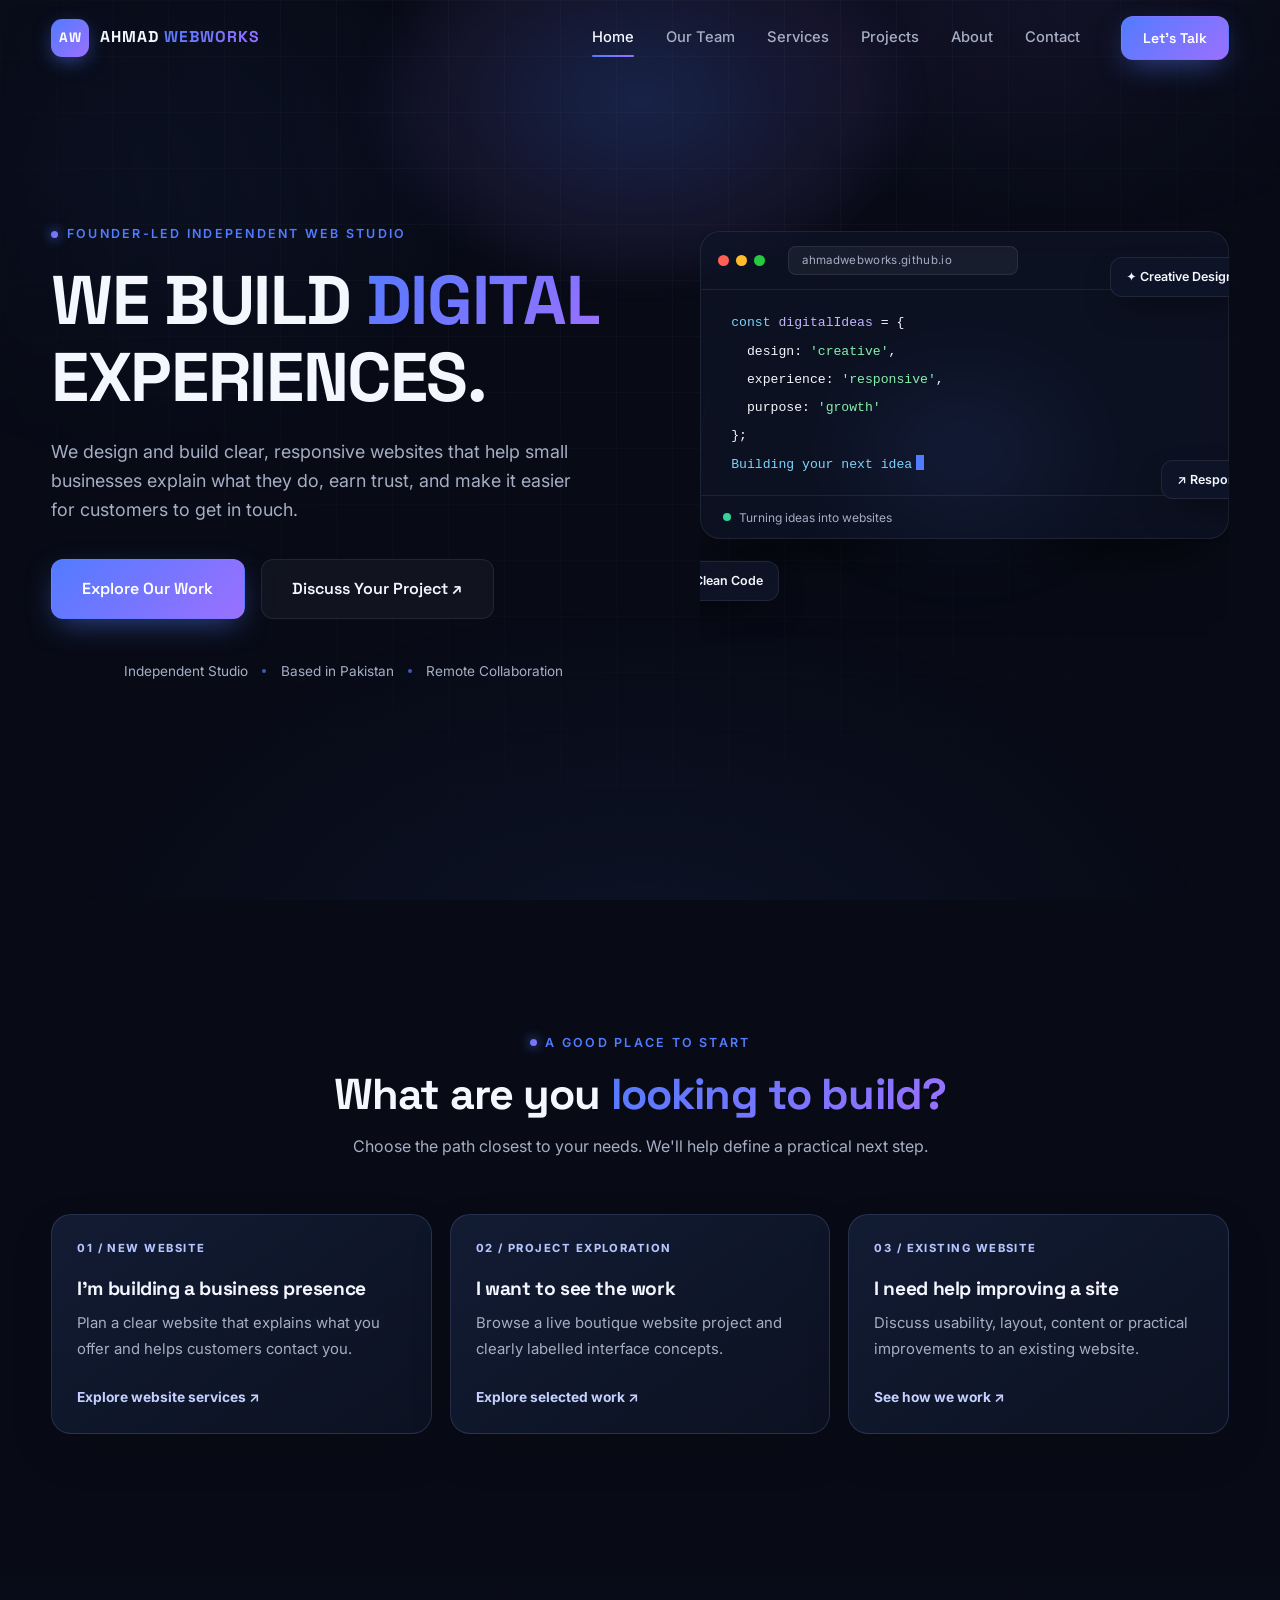
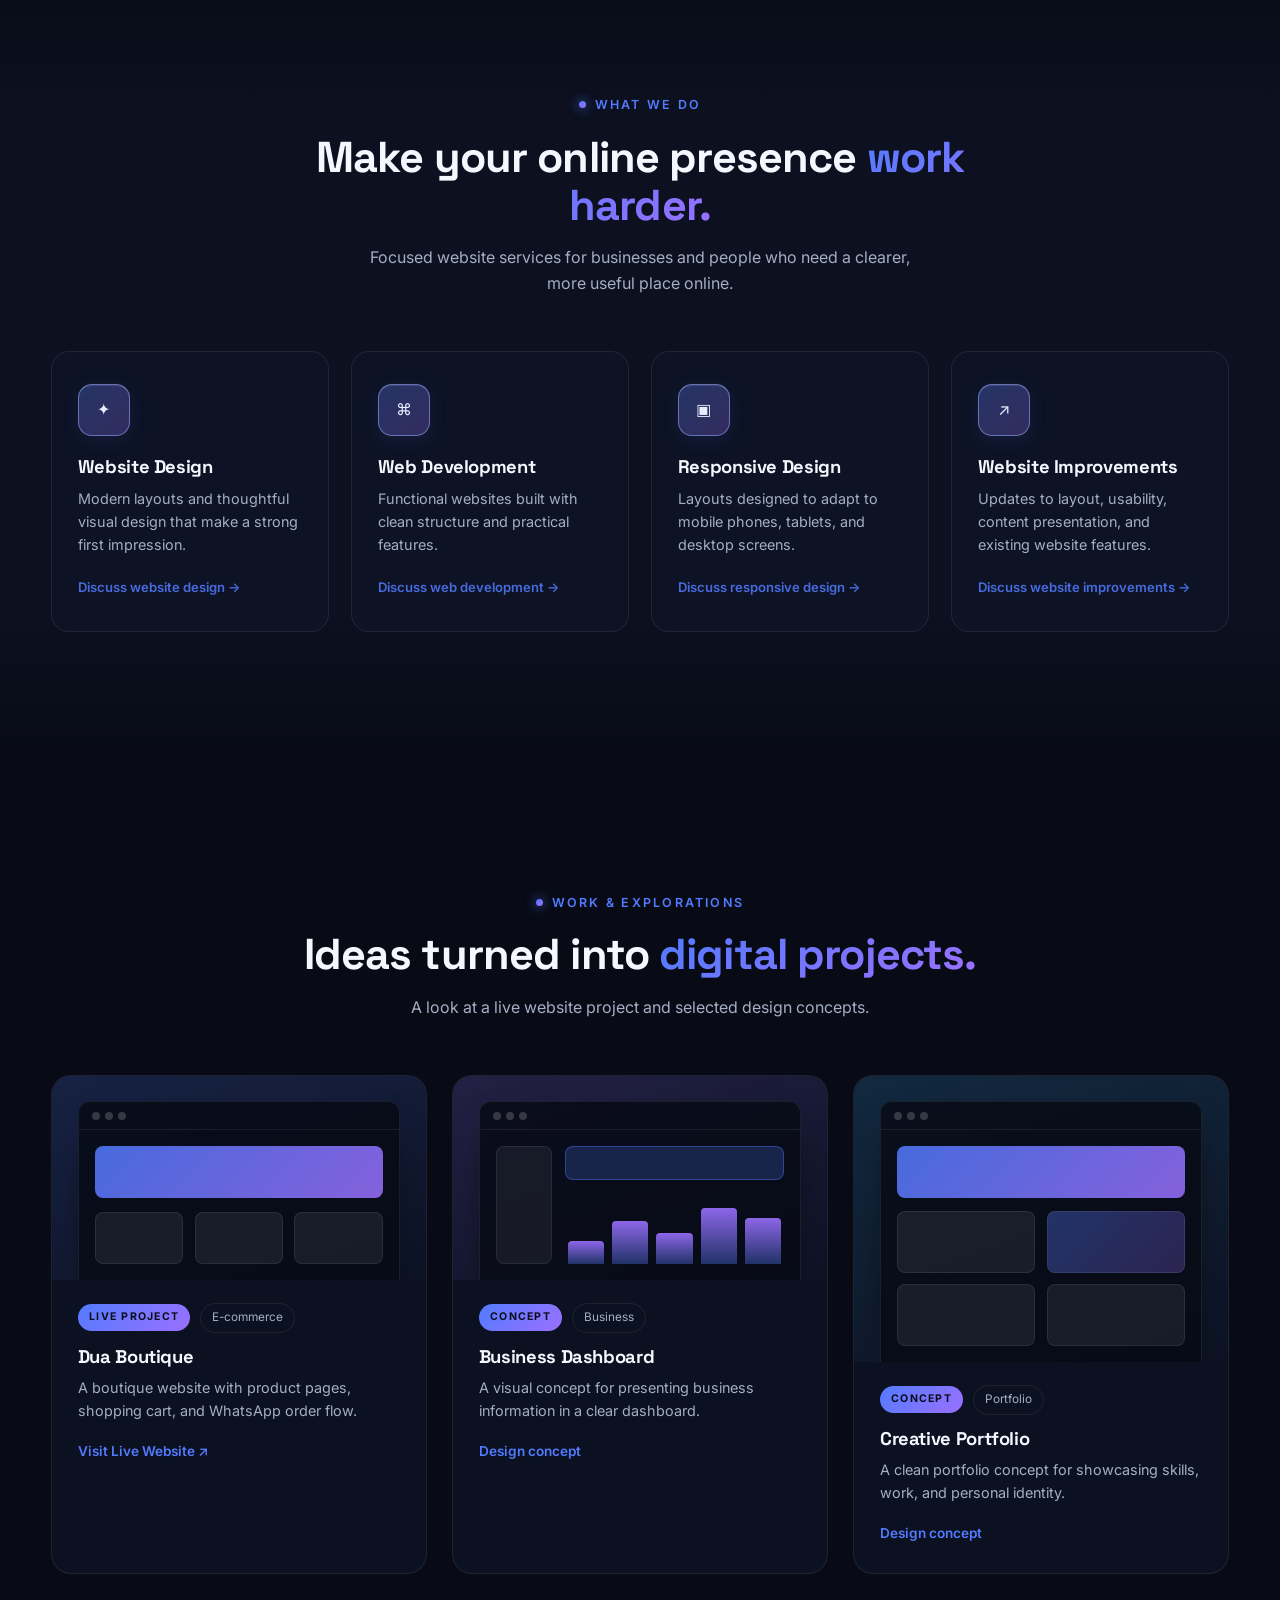
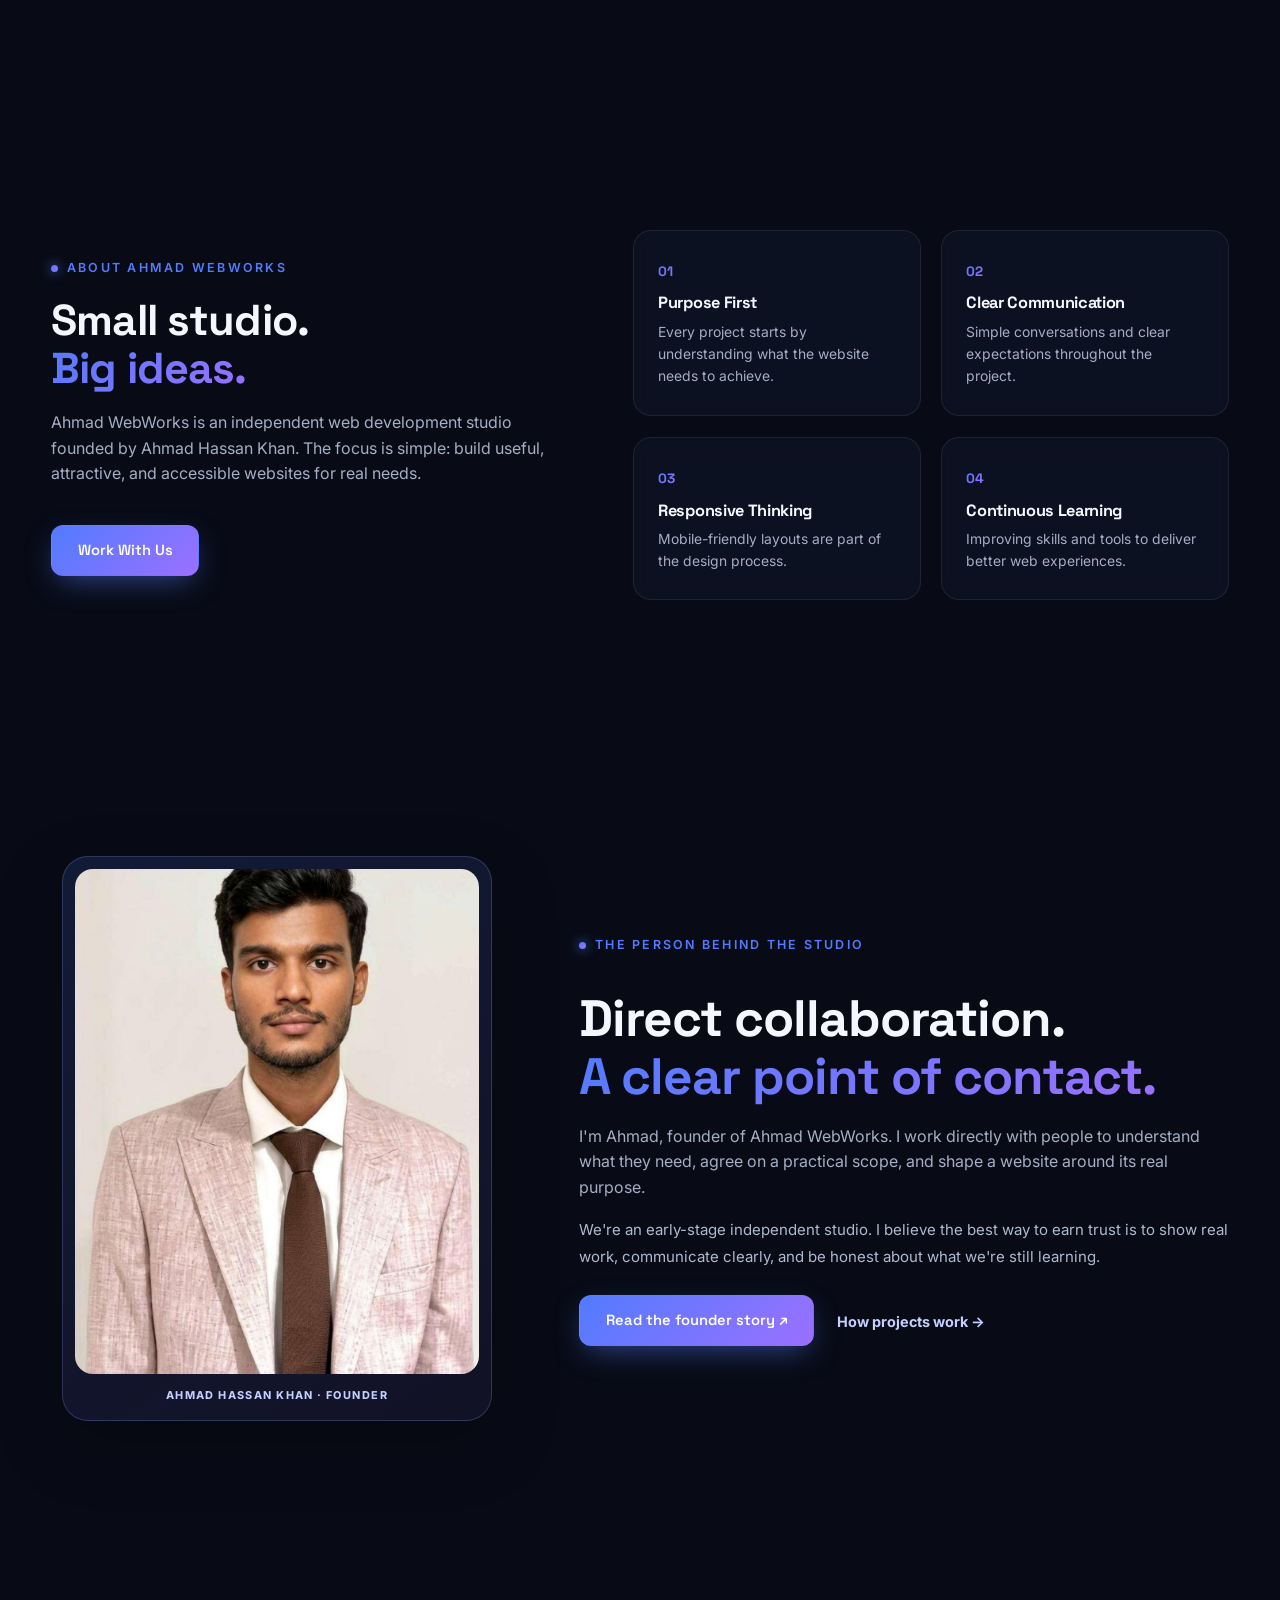
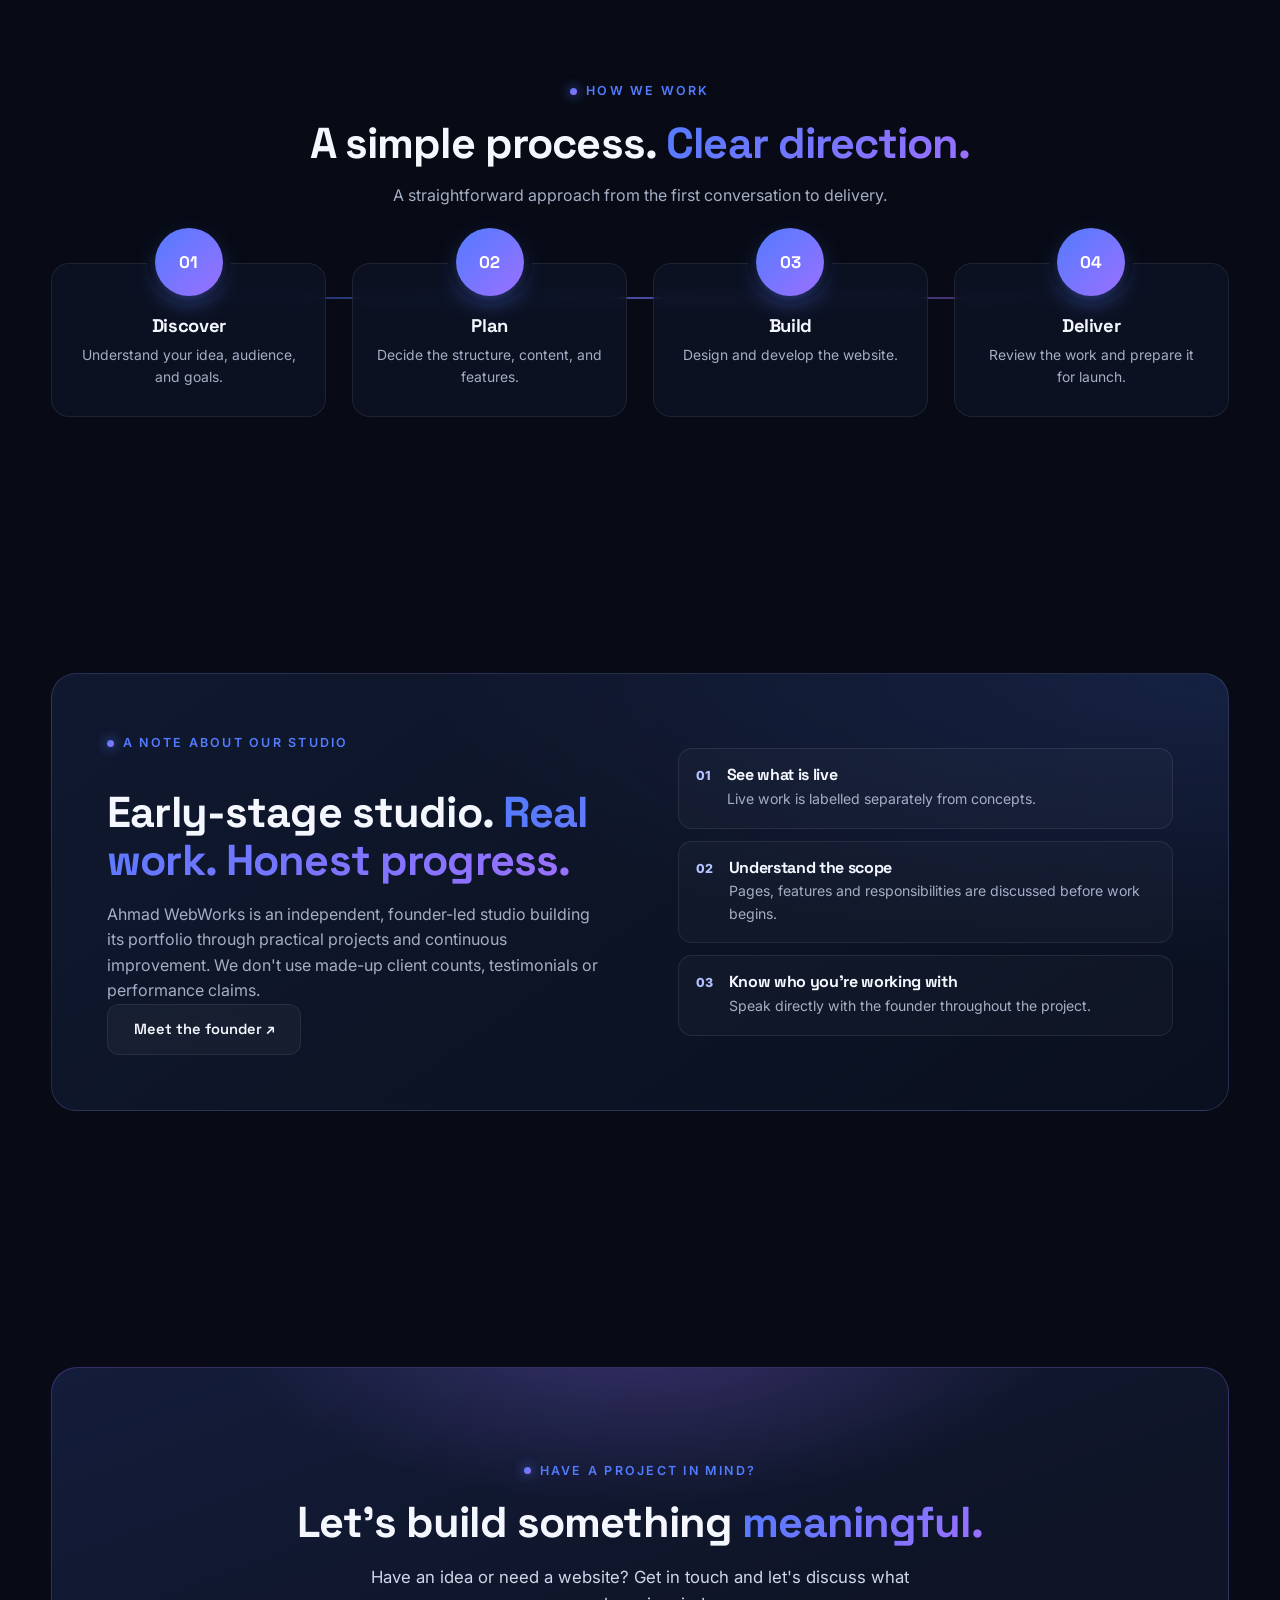
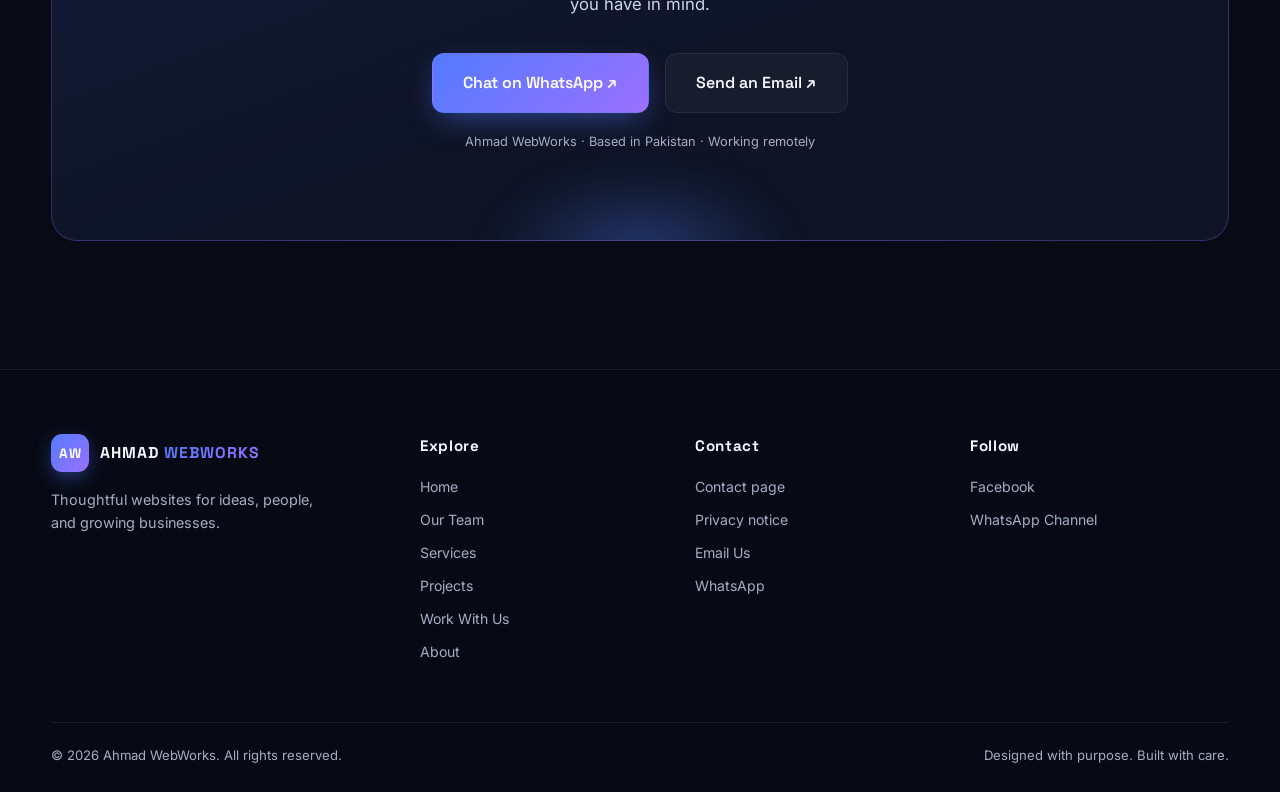
==== index.html @ a2fde866 "Polish homepage badge spacing and label demo team profile" ====
<!DOCTYPE html>
<html lang="en">
<head>
  <meta name="google-site-verification" content="y3vQdlrOYNdonjuIZCMfqX0zzfKULu-qgXwCxaJqHw0" />
  <meta charset="UTF-8">
  <meta name="viewport" content="width=device-width, initial-scale=1.0">
  <meta name="theme-color" content="#080B16">

  <title>Ahmad WebWorks | Websites That Work for Your Business</title>
  <meta name="description" content="Ahmad WebWorks is an independent web studio in Pakistan creating thoughtful, responsive websites for small businesses and individuals.">
  <link rel="canonical" href="https://ahmadwebworks.github.io/ahmad-webworks/">
  <meta name="author" content="Ahmad Hassan Khan">

  <meta property="og:title" content="Ahmad WebWorks">
  <meta property="og:description" content="Thoughtful, responsive websites for small businesses and individuals. Founder-led web design and development from Pakistan.">
  <meta property="og:type" content="website">
  <meta property="og:image" content="https://ahmadwebworks.github.io/ahmad-webworks/images/founder-formal.jpg">
  <meta name="twitter:card" content="summary_large_image">
  <meta name="twitter:image" content="https://ahmadwebworks.github.io/ahmad-webworks/images/founder-formal.jpg">

  <link rel="preconnect" href="https://fonts.googleapis.com">
  <link rel="preconnect" href="https://fonts.gstatic.com" crossorigin>
  <link href="https://fonts.googleapis.com/css2?family=Inter:wght@400;500;600;700&family=Space+Grotesk:wght@400;500;600;700&display=swap" rel="stylesheet">

  <link rel="stylesheet" href="css/style.css?v=20261125-polish1">
  <script src="js/main.js" defer></script>
  <link rel="icon" href="favicon.svg" type="image/svg+xml">
  <meta property="og:site_name" content="Ahmad WebWorks">
  <meta property="og:url" content="https://ahmadwebworks.github.io/ahmad-webworks/">
  <meta name="twitter:card" content="summary">
  <meta name="twitter:title" content="Ahmad WebWorks | Websites That Work for Your Business">
  <meta name="twitter:description" content="Ahmad WebWorks is an independent web studio in Pakistan creating thoughtful, responsive websites for small businesses and individuals.">
</head>
  
<body class="home-page">

  <header class="site-header">
  <nav class="nav container" aria-label="Main navigation">
    <a href="index.html" class="brand" aria-label="Ahmad WebWorks home">
      <span class="brand-mark">AW</span><span class="brand-word">AHMAD <em>WEBWORKS</em></span>
    </a>
    <button class="nav-toggle" type="button" aria-label="Open navigation" aria-controls="primary-navigation" aria-expanded="false">
      <span></span><span></span><span></span>
    </button>
    <div class="nav-backdrop"></div>
    <div class="nav-links" id="primary-navigation">
      <button class="nav-close" type="button" aria-label="Close navigation">×</button>
      <a class="nav-link active" href="index.html">Home</a>
      <a class="nav-link" href="team.html">Our Team</a>
      <a class="nav-link" href="services.html">Services</a>
      <a class="nav-link" href="portfolio.html">Projects</a>
      <a class="nav-link" href="about.html">About</a>
      <a class="nav-link" href="contact.html">Contact</a>
      <a class="btn btn-primary nav-cta" href="contact.html">Let's Talk</a>
    </div>
  </nav>
</header>

  <main>
    <!-- HERO -->
    <section class="hero section" id="home">
      <div class="hero-bg"></div>

      <div class="container hero-grid">
        <div class="hero-content reveal">
          <span class="eyebrow"><span class="eyebrow-dot"></span> FOUNDER-LED INDEPENDENT WEB STUDIO</span>

          <h1>WE BUILD <span class="grad-text">DIGITAL</span> EXPERIENCES.</h1>

          <p class="hero-sub">
            We design and build clear, responsive websites that help small businesses
            explain what they do, earn trust, and make it easier for customers to get in touch.
          </p>

          <div class="hero-actions">
            <a href="#projects" class="btn btn-primary btn-lg">Explore Our Work</a>
            <a href="https://wa.me/923704513823" class="btn btn-ghost btn-lg" target="_blank" rel="noopener noreferrer">Discuss Your Project ↗</a>
          </div>

          <div class="hero-tags">
            <span>Independent Studio</span><i></i>
            <span>Based in Pakistan</span><i></i>
            <span>Remote Collaboration</span>
          </div>
        </div>

        <div class="hero-visual reveal">
          <div class="hv-glow"></div>
          <div class="hv-orbit"></div>

          <div class="browser-card">
            <div class="browser-bar">
              <span class="b-dot r"></span>
              <span class="b-dot y"></span>
              <span class="b-dot g"></span>
              <div class="b-url">ahmadwebworks.github.io</div>
            </div>

            <div class="code-area">
              <div class="code-line" style="--w:85%"><span class="tk p">const</span> <span class="tk a">digitalIdeas</span> = {</div>
              <div class="code-line" style="--w:75%"> &nbsp;design: <span class="tk s">'creative'</span>,</div>
              <div class="code-line" style="--w:90%"> &nbsp;experience: <span class="tk s">'responsive'</span>,</div>
              <div class="code-line" style="--w:78%"> &nbsp;purpose: <span class="tk s">'growth'</span></div>
              <div class="code-line" style="--w:30%">};</div>
              <div class="cursor-line">Building your next idea<span class="caret"></span></div>
            </div>

            <div class="browser-status">
              <span class="pulse-dot"></span>
              Turning ideas into websites
            </div>
          </div>

          <div class="float-chip chip-a float-slow">✦ Creative Design</div>
          <div class="float-chip chip-b float-slow2">⌘ Clean Code</div>
          <div class="float-chip chip-c float-med">↗ Responsive</div>
        </div>
      </div>
    </section>

    <section class="section path-section"><div class="container">
      <div class="section-head reveal"><span class="eyebrow center"><span class="eyebrow-dot"></span> A GOOD PLACE TO START</span><h2>What are you <span class="grad-text">looking to build?</span></h2><p class="section-sub">Choose the path closest to your needs. We'll help define a practical next step.</p></div>
      <div class="path-grid">
        <a class="path-card reveal" href="services.html"><span class="path-index">01 / NEW WEBSITE</span><h3>I'm building a business presence</h3><p>Plan a clear website that explains what you offer and helps customers contact you.</p><span class="path-link">Explore website services ↗</span></a>
        <a class="path-card reveal d1" href="portfolio.html"><span class="path-index">02 / PROJECT EXPLORATION</span><h3>I want to see the work</h3><p>Browse a live boutique website project and clearly labelled interface concepts.</p><span class="path-link">Explore selected work ↗</span></a>
        <a class="path-card reveal d2" href="work-with-us.html"><span class="path-index">03 / EXISTING WEBSITE</span><h3>I need help improving a site</h3><p>Discuss usability, layout, content or practical improvements to an existing website.</p><span class="path-link">See how we work ↗</span></a>
      </div>
    </div></section>

    <!-- SERVICES -->
    <section class="section services" id="services">
      <div class="container">
        <div class="section-head reveal">
          <span class="eyebrow center"><span class="eyebrow-dot"></span> WHAT WE DO</span>
          <h2>Make your online presence <span class="grad-text">work harder.</span></h2>
          <p class="section-sub">Focused website services for businesses and people who need a clearer, more useful place online.</p>
        </div>

        <div class="services-grid">
          <article class="service-card reveal">
            <div class="sc-icon">✦</div>
            <h3>Website Design</h3>
            <p>Modern layouts and thoughtful visual design that make a strong first impression.</p>
            <a class="sc-link" href="https://wa.me/923704513823?text=Hi%20Ahmad%20WebWorks%2C%20I%27m%20interested%20in%20website%20design.%20Can%20we%20discuss%20my%20project%3F">Discuss website design →</a>
          </article>

          <article class="service-card reveal d1">
            <div class="sc-icon">⌘</div>
            <h3>Web Development</h3>
            <p>Functional websites built with clean structure and practical features.</p>
            <a class="sc-link" href="https://wa.me/923704513823?text=Hi%20Ahmad%20WebWorks%2C%20I%27m%20looking%20for%20web%20development%20help.%20Can%20we%20discuss%20my%20requirements%3F">Discuss web development →</a>
          </article>

          <article class="service-card reveal d2">
            <div class="sc-icon">▣</div>
            <h3>Responsive Design</h3>
            <p>Layouts designed to adapt to mobile phones, tablets, and desktop screens.</p>
            <a class="sc-link" href="https://wa.me/923704513823?text=Hi%20Ahmad%20WebWorks%2C%20I%20need%20a%20mobile-friendly%20responsive%20website.%20Can%20we%20discuss%3F">Discuss responsive design →</a>
          </article>

          <article class="service-card reveal d3">
            <div class="sc-icon">↗</div>
            <h3>Website Improvements</h3>
            <p>Updates to layout, usability, content presentation, and existing website features.</p>
            <a class="sc-link" href="https://wa.me/923704513823?text=Hi%20Ahmad%20WebWorks%2C%20I%20need%20some%20improvements%20to%20my%20existing%20website.%20Can%20you%20take%20a%20look%3F">Discuss website improvements →</a>
          </article>
        </div>
      </div>
    </section>

    <!-- PROJECTS -->
    <section class="section" id="projects">
      <div class="container">
        <div class="section-head reveal">
          <span class="eyebrow center"><span class="eyebrow-dot"></span> WORK & EXPLORATIONS</span>
          <h2>Ideas turned into <span class="grad-text">digital projects.</span></h2>
          <p class="section-sub">A look at a live website project and selected design concepts.</p>
        </div>

        <div class="projects-grid">

          <article class="project-card reveal">
            <div class="pc-visual viz-commerce">
              <div class="mock-window">
                <div class="mock-bar"><span></span><span></span><span></span></div>
                <div class="mock-body">
                  <div class="shop-hero"></div>
                  <div class="shop-row"><div class="prod"></div><div class="prod"></div><div class="prod"></div></div>
                </div>
              </div>
            </div>
            <div class="pc-body">
              <div class="pc-top">
                <span class="pc-badge">LIVE PROJECT</span>
                <span class="pc-tag">E-commerce</span>
              </div>
              <h3>Dua Boutique</h3>
              <p>A boutique website with product pages, shopping cart, and WhatsApp order flow.</p>
              <a class="pc-link" href="https://ahmadwebworks.github.io/dua-boutique/" target="_blank" rel="noopener noreferrer">Visit Live Website ↗</a>
            </div>
          </article>

          <article class="project-card reveal d1">
            <div class="pc-visual viz-business">
              <div class="mock-window">
                <div class="mock-bar"><span></span><span></span><span></span></div>
                <div class="mock-body">
                  <div class="dash-side"></div>
                  <div class="dash-main"><div class="dash-stat"></div><div class="dash-chart"><i style="--h:35%"></i><i style="--h:65%"></i><i style="--h:48%"></i><i style="--h:85%"></i><i style="--h:70%"></i></div></div>
                </div>
              </div>
            </div>
            <div class="pc-body">
              <div class="pc-top"><span class="pc-badge">CONCEPT</span><span class="pc-tag">Business</span></div>
              <h3>Business Dashboard</h3>
              <p>A visual concept for presenting business information in a clear dashboard.</p>
              <span class="pc-link">Design concept</span>
            </div>
          </article>

          <article class="project-card reveal d2">
            <div class="pc-visual viz-portfolio">
              <div class="mock-window">
                <div class="mock-bar"><span></span><span></span><span></span></div>
                <div class="mock-body">
                  <div class="shop-hero"></div>
                  <div class="folio-grid"><div></div><div></div><div></div><div></div></div>
                </div>
              </div>
            </div>
            <div class="pc-body">
              <div class="pc-top"><span class="pc-badge">CONCEPT</span><span class="pc-tag">Portfolio</span></div>
              <h3>Creative Portfolio</h3>
              <p>A clean portfolio concept for showcasing skills, work, and personal identity.</p>
              <span class="pc-link">Design concept</span>
            </div>
          </article>

        </div>
      </div>
    </section>

    <!-- ABOUT -->
    <section class="section" id="about">
      <div class="container why-grid">
        <div class="why-copy reveal">
          <span class="eyebrow"><span class="eyebrow-dot"></span> ABOUT AHMAD WEBWORKS</span>
          <h2>Small studio.<br><span class="grad-text">Big ideas.</span></h2>
          <p class="section-sub">
            Ahmad WebWorks is an independent web development studio founded
            by Ahmad Hassan Khan. The focus is simple: build useful,
            attractive, and accessible websites for real needs.
          </p>
          <a href="#contact" class="btn btn-primary">Work With Us</a>
        </div>

        <div class="why-cards">
          <article class="why-card reveal">
            <span class="wc-num">01</span>
            <h3>Purpose First</h3>
            <p>Every project starts by understanding what the website needs to achieve.</p>
          </article>
          <article class="why-card reveal d1">
            <span class="wc-num">02</span>
            <h3>Clear Communication</h3>
            <p>Simple conversations and clear expectations throughout the project.</p>
          </article>
          <article class="why-card reveal d2">
            <span class="wc-num">03</span>
            <h3>Responsive Thinking</h3>
            <p>Mobile-friendly layouts are part of the design process.</p>
          </article>
          <article class="why-card reveal d3">
            <span class="wc-num">04</span>
            <h3>Continuous Learning</h3>
            <p>Improving skills and tools to deliver better web experiences.</p>
          </article>
        </div>
      </div>
    </section>

    <!-- FOUNDER FEATURE -->
    <section class="section founder-feature" aria-labelledby="founder-feature-title">
      <div class="container founder-feature-grid">
        <div class="founder-feature-portrait reveal">
          <img src="images/founder-formal.jpg" alt="Ahmad Hassan Khan, founder of Ahmad WebWorks" loading="lazy" decoding="async">
          <span class="founder-photo-caption">AHMAD HASSAN KHAN · FOUNDER</span>
        </div>
        <div class="founder-feature-copy reveal d1">
          <span class="eyebrow"><span class="eyebrow-dot"></span> THE PERSON BEHIND THE STUDIO</span>
          <h2 id="founder-feature-title">Direct collaboration.<br><span class="grad-text">A clear point of contact.</span></h2>
          <p class="section-sub">I'm Ahmad, founder of Ahmad WebWorks. I work directly with people to understand what they need, agree on a practical scope, and shape a website around its real purpose.</p>
          <p class="founder-honesty">We're an early-stage independent studio. I believe the best way to earn trust is to show real work, communicate clearly, and be honest about what we're still learning.</p>
          <div class="founder-feature-actions">
            <a class="btn btn-primary" href="about.html">Read the founder story ↗</a>
            <a class="text-link" href="work-with-us.html">How projects work <span aria-hidden="true">→</span></a>
          </div>
        </div>
      </div>
    </section>

    <!-- PROCESS -->
    <section class="section">
      <div class="container">
        <div class="section-head reveal">
          <span class="eyebrow center"><span class="eyebrow-dot"></span> HOW WE WORK</span>
          <h2>A simple process. <span class="grad-text">Clear direction.</span></h2>
          <p class="section-sub">A straightforward approach from the first conversation to delivery.</p>
        </div>

        <ol class="process-track">
          <li class="step reveal"><span class="step-num">01</span><h3>Discover</h3><p>Understand your idea, audience, and goals.</p></li>
          <li class="step reveal d1"><span class="step-num">02</span><h3>Plan</h3><p>Decide the structure, content, and features.</p></li>
          <li class="step reveal d2"><span class="step-num">03</span><h3>Build</h3><p>Design and develop the website.</p></li>
          <li class="step reveal d3"><span class="step-num">04</span><h3>Deliver</h3><p>Review the work and prepare it for launch.</p></li>
        </ol>
      </div>
    </section>

    <section class="section studio-note-section"><div class="container studio-note-grid">
      <div class="reveal"><span class="eyebrow"><span class="eyebrow-dot"></span> A NOTE ABOUT OUR STUDIO</span><h2>Early-stage studio. <span class="grad-text">Real work. Honest progress.</span></h2><p class="section-sub">Ahmad WebWorks is an independent, founder-led studio building its portfolio through practical projects and continuous improvement. We don't use made-up client counts, testimonials or performance claims.</p><a class="btn btn-ghost" href="about.html">Meet the founder ↗</a></div>
      <div class="studio-proof-list reveal d1">
        <article><span>01</span><div><h3>See what is live</h3><p>Live work is labelled separately from concepts.</p></div></article>
        <article><span>02</span><div><h3>Understand the scope</h3><p>Pages, features and responsibilities are discussed before work begins.</p></div></article>
        <article><span>03</span><div><h3>Know who you're working with</h3><p>Speak directly with the founder throughout the project.</p></div></article>
      </div>
    </div></section>

    <!-- CONTACT -->
    <section class="section" id="contact">
      <div class="container">
        <div class="cta-panel reveal">
          <div class="cta-glow"></div>
          <span class="eyebrow center"><span class="eyebrow-dot"></span> HAVE A PROJECT IN MIND?</span>
          <h2>Let's build something <span class="grad-text">meaningful.</span></h2>
          <p>Have an idea or need a website? Get in touch and let's discuss what you have in mind.</p>

          <div class="hero-actions" style="justify-content:center">
            <a class="btn btn-primary btn-lg" href="https://wa.me/923704513823" target="_blank" rel="noopener noreferrer">Chat on WhatsApp ↗</a>
            <a class="btn btn-ghost btn-lg" href="mailto:ahmadhassankhan79@gmail.com">Send an Email ↗</a>
          </div>
          <span class="cta-note">Ahmad WebWorks · Based in Pakistan · Working remotely</span>
        </div>
      </div>
    </section>
  </main>

  <!-- FOOTER -->
  <footer class="site-footer">
  <div class="container">
    <div class="footer-grid">
      <div class="f-brand">
        <a href="index.html" class="brand"><span class="brand-mark">AW</span><span class="brand-word">AHMAD <em>WEBWORKS</em></span></a>
        <p class="f-tag">Thoughtful websites for ideas, people, and growing businesses.</p>
      </div>
      <div class="f-col">
        <h4>Explore</h4>
        <a href="index.html">Home</a>
        <a href="team.html">Our Team</a>
        <a href="services.html">Services</a>
        <a href="portfolio.html">Projects</a>
        <a href="work-with-us.html">Work With Us</a>
        <a href="about.html">About</a>
      </div>
      <div class="f-col">
        <h4>Contact</h4>
        <a href="contact.html">Contact page</a>
        <a href="privacy.html">Privacy notice</a>
        <a href="mailto:ahmadhassankhan79@gmail.com">Email Us</a>
        <a href="https://wa.me/923704513823" target="_blank" rel="noopener noreferrer">WhatsApp</a>
      </div>
      <div class="f-col">
        <h4>Follow</h4>
        <a href="https://www.facebook.com/profile.php?id=61596110341289" target="_blank" rel="noopener noreferrer">Facebook</a>
        <a href="https://whatsapp.com/channel/0029VbDgUJtKrWQwrKaFiu3S" target="_blank" rel="noopener noreferrer">WhatsApp Channel</a>
      </div>
    </div>
    <div class="footer-bottom">
      <p>© <span id="year"></span> Ahmad WebWorks. All rights reserved.</p>
      <p>Designed with purpose. Built with care.</p>
    </div>
  </div>
</footer>

</body>
</html>
---- css/style.css ----
/* ==========================================================
   AHMAD WEBWORKS — style.css
   Palette: #080B16 bg · #101629 surface · #527BFF / #9B70FF accents
   ========================================================== */

:root{
  --bg:#080B16;
  --bg-2:#101629;
  --accent:#527BFF;
  --accent-2:#9B70FF;
  --text:#F5F7FF;
  --muted:#A5AEC4;
  --glass:rgba(16,22,41,.62);
  --border:rgba(255,255,255,.08);
  --grad:linear-gradient(135deg,#527BFF 0%,#9B70FF 100%);
  --radius:18px;
  --font-display:'Space Grotesk',system-ui,-apple-system,sans-serif;
  --font-body:'Inter',system-ui,-apple-system,'Segoe UI',sans-serif;
  --shadow-lg:0 30px 60px -20px rgba(0,0,0,.6);
  --ease:cubic-bezier(.22,.61,.36,1);
}

*,*::before,*::after{margin:0;padding:0;box-sizing:border-box}
html{scroll-behavior:smooth;scroll-padding-top:92px}
body{
  font-family:var(--font-body);
  background:var(--bg);
  color:var(--text);
  line-height:1.6;
  overflow-x:hidden;
  -webkit-font-smoothing:antialiased;
}
body::before{
  content:"";position:fixed;inset:0;z-index:-2;pointer-events:none;
  background:
    radial-gradient(600px 400px at 85% 0%,rgba(155,112,255,.10),transparent 60%),
    radial-gradient(700px 500px at 5% 20%,rgba(82,123,255,.10),transparent 60%),
    linear-gradient(rgba(255,255,255,.025) 1px,transparent 1px),
    linear-gradient(90deg,rgba(255,255,255,.025) 1px,transparent 1px);
  background-size:auto,auto,56px 56px,56px 56px;
  mask-image:radial-gradient(ellipse at 50% 0%,black 30%,transparent 85%);
  -webkit-mask-image:radial-gradient(ellipse at 50% 0%,black 30%,transparent 85%);
}
body::after{
  content:"";position:fixed;inset:0;z-index:-1;pointer-events:none;
  background:radial-gradient(900px 600px at 50% 110%,rgba(82,123,255,.08),transparent 65%);
}
::selection{background:rgba(82,123,255,.4)}
img,svg{display:block}
a{color:inherit;text-decoration:none}
h1,h2,h3{font-family:var(--font-display);line-height:1.12;font-weight:700;letter-spacing:-.02em}
h1{font-size:clamp(2.4rem,5.4vw,4.3rem);text-transform:uppercase}
h2{font-size:clamp(1.8rem,3.6vw,2.7rem)}
h3{font-size:1.15rem}
p{color:var(--muted);font-size:1rem}

.container{width:min(1180px,92%);margin:0 auto}
.section{padding:clamp(72px,10vw,130px) 0;position:relative}
.grad-text{background:var(--grad);-webkit-background-clip:text;background-clip:text;-webkit-text-fill-color:transparent;color:transparent}

.eyebrow{
  display:inline-flex;align-items:center;gap:.55rem;
  font-size:.78rem;font-weight:600;letter-spacing:.18em;text-transform:uppercase;
  color:var(--accent);margin-bottom:1.1rem;
}
.eyebrow.center{justify-content:center}
.eyebrow-dot{width:7px;height:7px;border-radius:50%;background:var(--grad);box-shadow:0 0 12px var(--accent)}

.btn{
  display:inline-flex;align-items:center;gap:.55rem;
  font-family:var(--font-display);font-weight:600;font-size:.92rem;
  padding:.8rem 1.6rem;border-radius:12px;border:1px solid transparent;
  cursor:pointer;transition:transform .3s var(--ease),box-shadow .3s var(--ease),background .3s,border-color .3s;
  will-change:transform;
}
.btn svg{transition:transform .3s var(--ease)}
.btn:hover svg{transform:translateX(4px)}
.btn-primary{background:var(--grad);color:#fff;box-shadow:0 10px 30px -8px rgba(82,123,255,.55)}
.btn-primary:hover{transform:translateY(-3px);box-shadow:0 18px 40px -10px rgba(155,112,255,.6)}
.btn-ghost{background:rgba(255,255,255,.04);border-color:var(--border);color:var(--text);backdrop-filter:blur(8px)}
.btn-ghost:hover{transform:translateY(-3px);border-color:rgba(155,112,255,.55);background:rgba(155,112,255,.08)}
.btn-light{background:var(--text);color:#0A0E1C}
.btn-light:hover{transform:translateY(-3px);box-shadow:0 18px 40px -12px rgba(255,255,255,.35)}
.btn-lg{padding:1rem 1.9rem;font-size:1rem}

/* NAVIGATION */
.site-header{
  position:fixed;top:0;left:0;right:0;z-index:100;
  transition:background .35s,border-color .35s,backdrop-filter .35s;
  border-bottom:1px solid transparent;
}
.site-header.scrolled{
  background:rgba(8,11,22,.78);
  backdrop-filter:blur(16px) saturate(1.4);
  -webkit-backdrop-filter:blur(16px) saturate(1.4);
  border-color:var(--border);
}
.nav{display:flex;align-items:center;justify-content:space-between;height:76px}
.brand{display:flex;align-items:center;gap:.7rem}
.brand-mark{
  width:38px;height:38px;border-radius:11px;display:grid;place-items:center;
  background:var(--grad);color:#fff;font-family:var(--font-display);
  font-weight:700;font-size:.85rem;letter-spacing:.02em;
  box-shadow:0 6px 20px -4px rgba(82,123,255,.6);
}
.brand-word{font-family:var(--font-display);font-weight:700;font-size:.98rem;letter-spacing:.06em}
.brand-word em{font-style:normal;background:var(--grad);-webkit-background-clip:text;background-clip:text;-webkit-text-fill-color:transparent}
.nav-links{display:flex;align-items:center;gap:2rem}
.nav-link{font-size:.92rem;font-weight:500;color:var(--muted);position:relative;padding:.35rem 0;transition:color .25s}
.nav-link::after{
  content:"";position:absolute;left:0;bottom:-2px;width:100%;height:2px;border-radius:2px;
  background:var(--grad);transform:scaleX(0);transform-origin:left;transition:transform .35s var(--ease);
}
.nav-link:hover,.nav-link.active{color:var(--text)}
.nav-link:hover::after,.nav-link.active::after{transform:scaleX(1)}
.nav-cta{margin-left:.6rem;padding:.62rem 1.3rem;font-size:.88rem}

.nav-toggle{display:none;flex-direction:column;gap:5px;background:none;border:0;cursor:pointer;padding:8px;z-index:110}
.nav-toggle span{width:24px;height:2px;border-radius:2px;background:var(--text);transition:transform .35s var(--ease),opacity .25s}
body.nav-open .nav-toggle span:nth-child(1){transform:translateY(7px) rotate(45deg)}
body.nav-open .nav-toggle span:nth-child(2){opacity:0}
body.nav-open .nav-toggle span:nth-child(3){transform:translateY(-7px) rotate(-45deg)}

/* HERO */
.hero{min-height:100vh;display:flex;align-items:center;padding-top:130px}
.hero-bg{position:absolute;inset:0;pointer-events:none}
.hero-bg::before{
  content:"";position:absolute;top:-160px;left:50%;transform:translateX(-50%);
  width:760px;height:520px;border-radius:50%;
  background:radial-gradient(closest-side,rgba(82,123,255,.22),rgba(155,112,255,.08) 55%,transparent 75%);
  filter:blur(10px);
}
.hero-grid{display:grid;grid-template-columns:1.05fr .95fr;gap:4rem;align-items:center}
.hero-sub{font-size:1.12rem;max-width:34rem;margin:1.4rem 0 2.2rem}
.hero-actions{display:flex;flex-wrap:wrap;gap:1rem}
.hero-tags{display:flex;align-items:center;gap:.9rem;margin-top:2.6rem;font-size:.85rem;color:var(--muted)}
.hero-tags i{width:4px;height:4px;border-radius:50%;background:var(--accent);opacity:.7}

/* HERO VISUAL */
.hero-visual{position:relative;min-height:440px}
.hv-glow{
  position:absolute;inset:12% 8%;border-radius:32px;z-index:0;
  background:radial-gradient(closest-side,rgba(82,123,255,.28),transparent 70%);
  filter:blur(30px);
}
.hv-orbit{
  position:absolute;inset:-6% -2%;border-radius:50%;z-index:0;opacity:.55;
  background:conic-gradient(from 0deg,transparent 0 70%,rgba(155,112,255,.5) 82%,transparent 95%);
  -webkit-mask:radial-gradient(farthest-side,transparent calc(100% - 2px),#000 calc(100% - 1px));
  mask:radial-gradient(farthest-side,transparent calc(100% - 2px),#000 calc(100% - 1px));
  animation:spin 14s linear infinite;
}
@keyframes spin{to{transform:rotate(360deg)}}
.browser-card{
  position:relative;z-index:2;
  background:var(--glass);border:1px solid var(--border);border-radius:20px;
  backdrop-filter:blur(14px);-webkit-backdrop-filter:blur(14px);
  box-shadow:var(--shadow-lg);overflow:hidden;
}
.browser-bar{display:flex;align-items:center;gap:7px;padding:.85rem 1.1rem;border-bottom:1px solid var(--border)}
.b-dot{width:11px;height:11px;border-radius:50%}
.b-dot.r{background:#FF5F57}.b-dot.y{background:#FEBC2E}.b-dot.g{background:#28C840}
.b-url{
  margin-left:1rem;flex:1;max-width:230px;
  font-size:.72rem;color:var(--muted);letter-spacing:.03em;
  background:rgba(255,255,255,.05);border:1px solid var(--border);border-radius:8px;padding:.28rem .8rem;
}
.code-area{padding:1.3rem 1.4rem 1.1rem;font-family:'SF Mono','Cascadia Code',Consolas,monospace;font-size:.82rem;line-height:2}
.code-line{
  width:var(--w);white-space:nowrap;overflow:hidden;
  border-radius:6px;padding:0 .5rem;margin-bottom:2px;
  animation:lineIn .8s var(--ease) both;
}
.code-line:nth-child(1){animation-delay:.15s}.code-line:nth-child(2){animation-delay:.35s}
.code-line:nth-child(3){animation-delay:.55s}.code-line:nth-child(4){animation-delay:.75s}
.code-line:nth-child(5){animation-delay:.95s}
@keyframes lineIn{from{opacity:0;transform:translateX(-14px)}to{opacity:1;transform:none}}
.tk.p{color:#7DD3FC}.tk.a{color:#C4B5FD}.tk.s{color:#86EFAC}.tk.t{color:#F5F7FF}
.cursor-line{padding:0 .5rem;color:#7DD3FC}
.caret{display:inline-block;width:8px;height:15px;margin-left:4px;vertical-align:-2px;background:var(--accent);animation:blink 1.05s steps(1) infinite}
@keyframes blink{50%{opacity:0}}
.browser-status{
  display:flex;align-items:center;gap:.5rem;
  padding:.7rem 1.4rem;border-top:1px solid var(--border);
  font-size:.75rem;color:var(--muted);
}
.pulse-dot{width:8px;height:8px;border-radius:50%;background:#34D399;box-shadow:0 0 0 0 rgba(52,211,153,.6);animation:pulse 1.8s infinite}
@keyframes pulse{70%{box-shadow:0 0 0 9px rgba(52,211,153,0)}100%{box-shadow:0 0 0 0 rgba(52,211,153,0)}}

.float-chip{
  position:absolute;z-index:3;display:inline-flex;align-items:center;gap:.45rem;
  background:rgba(16,22,41,.85);border:1px solid var(--border);border-radius:12px;
  backdrop-filter:blur(10px);-webkit-backdrop-filter:blur(10px);
  padding:.55rem .95rem;font-size:.78rem;font-weight:600;box-shadow:0 14px 34px -12px rgba(0,0,0,.7);
}
.chip-a{top:6%;right:-4%}
.chip-b{bottom:16%;left:-7%}
.chip-c{top:52%;right:-9%}
.float-slow{animation:floatY 6s ease-in-out infinite}
.float-slow2{animation:floatY 7s ease-in-out 1.2s infinite}
.float-med{animation:floatY 5s ease-in-out .6s infinite}
.float-fast{animation:floatY 4.4s ease-in-out .3s infinite}
@keyframes floatY{0%,100%{transform:translateY(0)}50%{transform:translateY(-14px)}}

/* SECTION HEADS */
.section-head{text-align:center;max-width:44rem;margin:0 auto 3.4rem}
.section-sub{margin:1rem auto 0;max-width:36rem}

/* SERVICES */
.services{background:linear-gradient(180deg,transparent,rgba(16,22,41,.5) 18%,rgba(16,22,41,.5) 82%,transparent)}
.services-grid{display:grid;grid-template-columns:repeat(4,1fr);gap:1.4rem}
.service-card{
  position:relative;overflow:hidden;
  background:var(--glass);border:1px solid var(--border);border-radius:var(--radius);
  backdrop-filter:blur(10px);-webkit-backdrop-filter:blur(10px);
  padding:2rem 1.6rem;
  transition:transform .4s var(--ease),border-color .4s,box-shadow .4s;
}
.service-card::before{
  content:"";position:absolute;inset:0;border-radius:inherit;padding:1px;
  background:var(--grad);
  -webkit-mask:linear-gradient(#000 0 0) content-box,linear-gradient(#000 0 0);
  -webkit-mask-composite:xor;mask-composite:exclude;
  opacity:0;transition:opacity .4s;
}
.service-card::after{
  content:"";position:absolute;top:-40%;right:-40%;width:70%;height:70%;border-radius:50%;
  background:radial-gradient(closest-side,rgba(155,112,255,.22),transparent);
  opacity:0;transition:opacity .45s;
}
.service-card:hover{transform:translateY(-8px);box-shadow:var(--shadow-lg)}
.service-card:hover::before,.service-card:hover::after{opacity:1}
.sc-icon{
  width:52px;height:52px;border-radius:14px;display:grid;place-items:center;margin-bottom:1.3rem;
  background:linear-gradient(135deg,rgba(91,132,255,.30),rgba(157,112,255,.27));
  border:1px solid rgba(157,174,255,.52);
  color:#e7edff;
  box-shadow:inset 0 1px 0 rgba(255,255,255,.10),0 5px 18px rgba(67,91,190,.14);
  transition:transform .4s var(--ease),background .3s,border-color .3s,box-shadow .3s;
}
.sc-icon svg{width:26px;height:26px}
.service-card:hover .sc-icon{transform:scale(1.08) rotate(-4deg);background:linear-gradient(135deg,rgba(91,132,255,.42),rgba(157,112,255,.39));border-color:rgba(185,197,255,.72);box-shadow:0 8px 24px rgba(67,91,190,.22)}
.service-card h3{margin-bottom:.6rem}
.service-card p{font-size:.9rem;margin-bottom:1.1rem}
.sc-link{display:inline-block;position:relative;z-index:1;font-size:.82rem;font-weight:600;color:var(--accent);opacity:.85;text-decoration:none;transition:opacity .3s,letter-spacing .3s}
.sc-link:focus-visible{outline:2px solid var(--accent-2);outline-offset:5px;border-radius:3px}
.service-card:hover .sc-link,.sc-link:focus-visible{opacity:1;letter-spacing:.04em}

/* PROJECTS */
.projects-grid{display:grid;grid-template-columns:repeat(3,1fr);gap:1.6rem}
.project-card{
  position:relative;overflow:hidden;
  background:var(--glass);border:1px solid var(--border);border-radius:20px;
  transition:transform .25s ease-out,border-color .4s,box-shadow .4s;
  transform-style:preserve-3d;
}
.project-card:hover{border-color:rgba(155,112,255,.45);box-shadow:var(--shadow-lg)}
.pc-visual{position:relative;padding:1.6rem 1.6rem 0;overflow:hidden}
.viz-commerce{background:linear-gradient(160deg,rgba(82,123,255,.16),rgba(16,22,41,.4))}
.viz-business{background:linear-gradient(160deg,rgba(155,112,255,.16),rgba(16,22,41,.4))}
.viz-portfolio{background:linear-gradient(160deg,rgba(56,189,248,.14),rgba(16,22,41,.4))}
.mock-window{
  background:rgba(8,11,22,.85);border:1px solid var(--border);border-bottom:0;
  border-radius:12px 12px 0 0;overflow:hidden;
  box-shadow:0 20px 40px -18px rgba(0,0,0,.7);
}
.mock-bar{display:flex;gap:5px;padding:.6rem .8rem;border-bottom:1px solid var(--border)}
.mock-bar span{width:8px;height:8px;border-radius:50%;background:rgba(255,255,255,.18)}
.mock-body{padding:1rem;display:grid;gap:.8rem;min-height:150px}
.shop-hero{height:52px;border-radius:8px;background:var(--grad);opacity:.85}
.shop-row{display:grid;grid-template-columns:repeat(3,1fr);gap:.7rem}
.prod{height:52px;border-radius:8px;background:rgba(255,255,255,.07);border:1px solid var(--border)}
.viz-business .mock-body{grid-template-columns:56px 1fr}
.dash-side{border-radius:8px;background:rgba(255,255,255,.06);border:1px solid var(--border)}
.dash-main{display:grid;gap:.7rem;grid-template-rows:34px 1fr}
.dash-stat{border-radius:8px;background:rgba(82,123,255,.22);border:1px solid rgba(82,123,255,.4)}
.dash-chart{display:flex;align-items:flex-end;gap:8px;padding:.4rem .2rem 0}
.dash-chart i{flex:1;height:var(--h);border-radius:4px 4px 0 0;background:linear-gradient(180deg,rgba(155,112,255,.9),rgba(82,123,255,.35))}
.folio-grid{display:grid;grid-template-columns:1fr 1fr;gap:.7rem}
.folio-grid div{height:62px;border-radius:8px;background:rgba(255,255,255,.07);border:1px solid var(--border)}
.folio-grid div:nth-child(2){background:linear-gradient(135deg,rgba(82,123,255,.35),rgba(155,112,255,.25))}
.pc-body{padding:1.4rem 1.6rem 1.7rem}
.pc-top{display:flex;align-items:center;gap:.6rem;margin-bottom:.9rem}
.pc-badge{
  font-size:.66rem;font-weight:700;letter-spacing:.12em;text-transform:uppercase;
  padding:.3rem .7rem;border-radius:99px;color:#0A0E1C;background:var(--grad);
}
.pc-tag{font-size:.74rem;color:var(--muted);border:1px solid var(--border);border-radius:99px;padding:.28rem .7rem}
.pc-body p{font-size:.9rem;margin:.5rem 0 1rem}
.pc-link{font-size:.85rem;font-weight:600;color:var(--accent);transition:letter-spacing .3s}
.project-card:hover .pc-link{letter-spacing:.04em}

/* ABOUT */
.why-grid{display:grid;grid-template-columns:1fr 1.15fr;gap:4rem;align-items:center}
.why-copy .section-sub{margin:1.1rem 0 2rem}
.why-copy .btn{margin-top:.4rem}
.why-cards{display:grid;grid-template-columns:1fr 1fr;gap:1.3rem}
.why-card{
  background:var(--glass);border:1px solid var(--border);border-radius:var(--radius);
  padding:1.7rem 1.5rem;backdrop-filter:blur(8px);-webkit-backdrop-filter:blur(8px);
  transition:transform .4s var(--ease),border-color .4s;
}
.why-card:hover{transform:translateY(-6px);border-color:rgba(82,123,255,.5)}
.wc-num{
  font-family:var(--font-display);font-weight:700;font-size:.85rem;
  background:var(--grad);-webkit-background-clip:text;background-clip:text;-webkit-text-fill-color:transparent;
}
.why-card h3{margin:.7rem 0 .5rem;font-size:1.02rem}
.why-card p{font-size:.87rem}

/* PROCESS */
.process-track{
  list-style:none;display:grid;grid-template-columns:repeat(4,1fr);gap:1.6rem;
  position:relative;counter-reset:step;
}
.process-track::before{
  content:"";position:absolute;top:34px;left:6%;right:6%;height:2px;
  background:linear-gradient(90deg,rgba(82,123,255,.1),rgba(82,123,255,.6),rgba(155,112,255,.6),rgba(155,112,255,.1));
}
.step{
  position:relative;background:var(--glass);border:1px solid var(--border);border-radius:var(--radius);
  padding:2.4rem 1.5rem 1.7rem;text-align:center;
  backdrop-filter:blur(8px);-webkit-backdrop-filter:blur(8px);
  transition:transform .4s var(--ease),border-color .4s;
}
.step:hover{transform:translateY(-6px);border-color:rgba(155,112,255,.5)}
.step-num{
  position:absolute;top:-2px;left:50%;transform:translate(-50%,-50%);
  width:68px;height:68px;border-radius:50%;display:grid;place-items:center;
  font-family:var(--font-display);font-weight:700;font-size:1.05rem;color:#fff;
  background:var(--grad);box-shadow:0 10px 26px -8px rgba(82,123,255,.7),0 0 0 8px var(--bg);
}
.step h3{margin:.8rem 0 .5rem}
.step p{font-size:.87rem}

/* CTA */
.cta-panel{
  position:relative;overflow:hidden;text-align:center;
  border-radius:26px;padding:clamp(3rem,7vw,5.5rem) 2rem;
  background:
    radial-gradient(600px 260px at 50% -10%,rgba(155,112,255,.28),transparent 70%),
    linear-gradient(160deg,rgba(82,123,255,.16),rgba(16,22,41,.85) 60%);
  border:1px solid rgba(155,112,255,.28);
}
.cta-panel h2{max-width:46rem;margin:0 auto}
.cta-panel p{max-width:34rem;margin:1.1rem auto 2.2rem;font-size:1.05rem;color:#CFD6EA}
.cta-note{display:block;margin-top:1.2rem;font-size:.8rem;color:var(--muted)}
.cta-glow{
  position:absolute;bottom:-120px;left:50%;transform:translateX(-50%);
  width:420px;height:220px;border-radius:50%;
  background:radial-gradient(closest-side,rgba(82,123,255,.35),transparent 70%);
  filter:blur(20px);pointer-events:none;
}

/* FOOTER */
.site-footer{border-top:1px solid var(--border);background:rgba(8,11,22,.6);padding-top:4rem}
.footer-grid{display:grid;grid-template-columns:1.4fr 1fr 1fr 1.1fr;gap:2.5rem;padding-bottom:3rem}
.f-brand .brand{margin-bottom:1rem}
.f-tag{font-size:.9rem;max-width:18rem}
.f-col h4{font-family:var(--font-display);font-size:.95rem;margin-bottom:1.1rem;letter-spacing:.04em}
.f-col a,.f-col span{display:block;font-size:.88rem;color:var(--muted);margin-bottom:.65rem;transition:color .25s,transform .25s}
.f-col a:hover{color:var(--text);transform:translateX(4px)}
.footer-bottom{
  display:flex;justify-content:space-between;gap:1rem;flex-wrap:wrap;
  padding:1.4rem 0 1.6rem;border-top:1px solid var(--border);
}
.footer-bottom p{font-size:.82rem}

/* SCROLL REVEAL */
.reveal{opacity:0;transform:translateY(28px);transition:opacity .8s var(--ease),transform .8s var(--ease)}
.reveal.visible{opacity:1;transform:none}
.d1{transition-delay:.08s}.d2{transition-delay:.16s}.d3{transition-delay:.24s}.d4{transition-delay:.32s}

/* RESPONSIVE */
@media (max-width:1024px){
  .hero-grid{grid-template-columns:1fr;gap:3.4rem;text-align:center}
  .hero-sub{margin-inline:auto}
  .hero-actions,.hero-tags{justify-content:center}
  .hero-visual{max-width:540px;margin:0 auto;width:100%}
  .chip-a{right:0}.chip-b{left:0}.chip-c{right:0}
  .services-grid{grid-template-columns:repeat(2,1fr)}
  .projects-grid{grid-template-columns:repeat(2,1fr)}
  .why-grid{grid-template-columns:1fr;gap:3rem}
  .process-track{grid-template-columns:repeat(2,1fr);row-gap:3.4rem}
  .process-track::before{display:none}
  .footer-grid{grid-template-columns:1fr 1fr}
}
@media (max-width:768px){
  .nav-toggle{display:flex}
  .nav-links{
    position:fixed;inset:0 0 0 auto;width:min(320px,84vw);
    flex-direction:column;align-items:flex-start;justify-content:center;gap:1.6rem;
    background:rgba(10,14,28,.98);backdrop-filter:blur(20px);-webkit-backdrop-filter:blur(20px);
    border-left:1px solid var(--border);padding:4.25rem 2rem 2rem;
    max-height:100dvh;overflow-y:auto;overscroll-behavior:contain;
    transform:translate3d(100%,0,0);
    visibility:hidden;pointer-events:none;
    transition:transform .3s ease,visibility 0s linear .3s;
    z-index:101;
  }
  body.nav-open .nav-links{
    transform:translate3d(0,0,0);
    visibility:visible;pointer-events:auto;
    transition:transform .3s ease,visibility 0s;
  }
  body.nav-open{overflow:hidden}
  .nav-link{font-size:1.15rem}
  .nav-cta{margin:1rem 0 0}
}
@media (max-width:640px){
  .services-grid,.projects-grid,.why-cards,.process-track{grid-template-columns:1fr}
  .process-track{row-gap:3.2rem}
  .footer-grid{grid-template-columns:1fr;gap:2rem}
  .footer-bottom{justify-content:center;text-align:center}
  .hero{padding-top:110px}
  .float-chip{font-size:.72rem;padding:.45rem .75rem}
  .btn-lg{padding:.9rem 1.5rem;font-size:.94rem}
}

/* REDUCED MOTION */
@media (prefers-reduced-motion:reduce){
  *,*::before,*::after{animation-duration:.01ms !important;animation-iteration-count:1 !important;transition-duration:.01ms !important}
  html{scroll-behavior:auto}
  .reveal{opacity:1;transform:none}
}

/* KEYBOARD FOCUS */
:focus-visible{outline:2px solid var(--accent);outline-offset:3px;border-radius:6px}
.service-card:focus-within,.project-card:focus-within,.why-card:focus-within{transform:translateY(-6px)}
/* MOBILE MENU BACKDROP */
.nav-backdrop{display:none}
@media (max-width:768px){
  body.nav-open .nav-backdrop{
    display:block;position:fixed;inset:0;z-index:99;
    background:rgba(4,6,12,.6);backdrop-filter:blur(3px);-webkit-backdrop-filter:blur(3px);
    opacity:0;animation:fadeIn .35s var(--ease) forwards;
  }
  @keyframes fadeIn{to{opacity:1}}
  .nav-links{z-index:101}
  .nav-toggle{position:relative;z-index:102;min-width:44px;min-height:44px;align-items:center;justify-content:center;touch-action:manipulation}
}

/* FOUNDER STORY */
.founder-section{overflow:hidden;background:linear-gradient(180deg,transparent,rgba(16,22,41,.38),transparent)}
.founder-grid{display:grid;grid-template-columns:.82fr 1.18fr;gap:clamp(2.5rem,7vw,6rem);align-items:center}
.founder-portrait-wrap{max-width:430px;width:100%;margin:auto}
.founder-portrait{min-height:490px;position:relative;display:flex;flex-direction:column;align-items:center;justify-content:center;gap:1.2rem;overflow:hidden;border:1px solid rgba(255,255,255,.13);border-radius:28px;background:radial-gradient(ellipse at 50% 30%,rgba(155,112,255,.3),transparent 52%),linear-gradient(145deg,#19233e,#0c1120 72%);box-shadow:var(--shadow-lg)}
.founder-portrait::before,.founder-portrait::after{content:"";position:absolute;border:1px solid rgba(255,255,255,.1);border-radius:50%;width:320px;height:320px}
.founder-portrait::after{width:420px;height:420px}
.founder-monogram{font-family:var(--font-display);font-size:clamp(5rem,12vw,8rem);font-weight:700;letter-spacing:-.09em;background:var(--grad);-webkit-background-clip:text;background-clip:text;color:transparent;z-index:1}
.founder-portrait-label{z-index:1;font-size:.68rem;letter-spacing:.2em;color:var(--muted)}
.founder-caption{display:block;text-align:center;margin-top:1rem;color:var(--muted);font-size:.82rem}
.founder-copy h2{font-size:clamp(2.4rem,5vw,3.6rem);margin-bottom:1.2rem}
.founder-copy p{max-width:42rem;margin:.9rem 0}
.founder-copy .founder-lead{font-size:1.16rem;color:var(--text);font-weight:600}
.founder-actions{display:flex;flex-wrap:wrap;gap:.9rem;margin-top:1.7rem}
.founder-signoff{display:block;margin-top:2rem;font-family:var(--font-display);font-weight:700}
.founder-signoff span{font-family:var(--font-body);font-size:.85rem;font-weight:400;color:var(--muted)}
@media(max-width:800px){.founder-grid{grid-template-columns:1fr;gap:2.5rem}.founder-portrait-wrap{max-width:360px}.founder-portrait{min-height:410px}.founder-copy{text-align:left}}
@media(prefers-reduced-motion:reduce){.founder-portrait::before,.founder-portrait::after{animation:none}}

/* Founder portrait image */
.founder-portrait-wrap{overflow:hidden;border-radius:28px}
.founder-portrait-image{display:block;width:100%;height:auto;aspect-ratio:1020/2278;object-fit:cover;object-position:center;border:1px solid rgba(255,255,255,.13);border-radius:28px;box-shadow:var(--shadow-lg)}


/* MOBILE HERO WIDTH SAFEGUARDS */
.hero{overflow-x:clip}
.hero-grid,.hero-grid>*{min-width:0}
.hero-visual{width:100%;max-width:100%;min-width:0}
.browser-card{width:100%;max-width:100%;min-width:0}
.code-area{max-width:100%;min-width:0}
.code-line{max-width:100%}
@media(max-width:640px){
  .hero h1{font-size:clamp(2rem,8.5vw,3.2rem);letter-spacing:-.045em}
  .hero-visual{min-height:390px}
  .hv-orbit{inset:0}
  .browser-bar{gap:5px;padding:.7rem .75rem}
  .b-url{margin-left:.45rem;padding:.25rem .45rem;font-size:.62rem;min-width:0}
  .code-area{padding:1rem .75rem;font-size:clamp(.6rem,2.5vw,.76rem)}
  .float-chip{max-width:calc(100% - 16px);white-space:nowrap}
  .chip-a{top:2%;right:8px}
  .chip-b{bottom:10%;left:8px}
  .chip-c{top:55%;right:8px}
}


/* MOBILE WIDTH CONTAINMENT + DRAWER CLOSE CONTROL */
html,
body {
  width: 100%;
  max-width: 100%;
  overflow-x: clip;
}
body { min-width: 0; }
.container,
main,
main > *,
section,
.nav,
.nav > *,
.hero-grid,
.hero-grid > *,
.hero-content,
.hero-visual,
.browser-card,
.code-area,
.footer-grid,
.footer-grid > * {
  min-width: 0;
  max-width: 100%;
}
img,
video,
canvas,
svg { max-width: 100%; }
.hero-tags {
  flex-wrap: wrap;
  min-width: 0;
}
.hero-tags > * { min-width: 0; }
.nav {
  width: min(1180px, 92%);
  max-width: 100%;
  min-width: 0;
}
.brand {
  min-width: 0;
  max-width: calc(100% - 56px);
}
.brand-word { min-width: 0; }
.nav-toggle { flex: 0 0 auto; }
.nav-close { display: none; }
@media (max-width: 768px) {
  .nav-links {
    width: min(320px, 84vw);
    max-width: 100%;
    min-width: 0;
    padding: 4.25rem 2rem 2rem;
  }
  .nav-close {
    display: grid;
    place-items: center;
    position: absolute;
    top: 1rem;
    right: 1rem;
    width: 42px;
    height: 42px;
    padding: 0;
    border: 1px solid var(--border);
    border-radius: 12px;
    background: rgba(255,255,255,.07);
    color: var(--text);
    font: inherit;
    font-size: 1.65rem;
    line-height: 1;
    cursor: pointer;
    z-index: 2;
  }
  .nav-close:focus-visible {
    outline: 2px solid var(--accent);
    outline-offset: 3px;
  }
}
@media (max-width: 390px) {
  .hero-tags {
    column-gap: .55rem;
    row-gap: .45rem;
    justify-content: center;
  }
  .hero-actions { min-width: 0; }
  .hero-actions .btn {
    max-width: 100%;
    white-space: normal;
    justify-content: center;
  }
  .float-chip { max-width: calc(100% - 16px); }
}


/* 360px VIEWPORT: PREVENT GRID TRACKS AND HERO DECOR FROM EXPANDING PAGE */
html,
body {
  inline-size: 100%;
  max-inline-size: 100%;
  overflow-x: clip !important;
}
main,
main > section,
section,
.hero,
.hero.section {
  max-width: 100%;
  overflow-x: clip;
}
.container,
.nav,
main,
main > section,
section,
.hero,
.hero-grid,
.hero-grid > *,
.hero-content,
.hero-visual,
.browser-card,
.browser-bar,
.code-area,
.footer-grid,
.footer-grid > * {
  min-width: 0;
  max-width: 100%;
}
@media (max-width: 480px) {
  .hero-grid {
    width: 92%;
    grid-template-columns: minmax(0, 1fr);
    gap: 2rem;
  }
  .hero-content,
  .hero-visual {
    width: 100%;
    min-width: 0;
    max-width: 100%;
  }
  .hero h1,
  .hero-sub,
  .hero-tags,
  .hero-actions {
    max-width: 100%;
    min-width: 0;
    overflow-wrap: anywhere;
  }
  .hv-orbit {
    inset: 0;
    max-width: 100%;
  }
  .browser-card {
    width: 100%;
    min-width: 0;
    max-width: 100%;
  }
  .browser-bar,
  .code-area {
    min-width: 0;
    max-width: 100%;
  }
  .code-line {
    width: min(var(--w, 100%), 100%);
    max-width: 100%;
    white-space: pre-wrap;
    overflow-wrap: anywhere;
    word-break: break-word;
  }
  .cursor-line {
    max-width: 100%;
    white-space: normal;
    overflow-wrap: anywhere;
  }
  .float-chip {
    max-width: calc(100% - 16px);
    white-space: normal;
    overflow-wrap: anywhere;
  }
  .chip-a { left: auto; right: 8px; }
  .chip-b { left: 8px; right: auto; }
  .chip-c { left: auto; right: 8px; }
}


/* HOMEPAGE-ONLY MOBILE OVERFLOW FIX
   Scoped to body.home-page so team.html and other pages keep their layout. */
.home-page,
.home-page main {
  min-width: 0;
  max-width: 100%;
}
.home-page main > section {
  min-width: 0;
  max-width: 100%;
  overflow-x: clip;
}
.home-page .hero,
.home-page .hero-grid,
.home-page .hero-grid > *,
.home-page .hero-content,
.home-page .hero-visual,
.home-page .browser-card,
.home-page .browser-bar,
.home-page .code-area,
.home-page .services-grid,
.home-page .projects-grid,
.home-page .why-grid,
.home-page .why-cards,
.home-page .founder-grid,
.home-page .process-track,
.home-page .cta-panel {
  min-width: 0;
  max-width: 100%;
}
.home-page .services-grid > *,
.home-page .projects-grid > *,
.home-page .why-grid > *,
.home-page .why-cards > *,
.home-page .founder-grid > *,
.home-page .process-track > * {
  min-width: 0;
  max-width: 100%;
}
.home-page .hero-bg,
.home-page .hero-visual {
  overflow: clip;
}
.home-page .hero-bg::before {
  width: min(760px, 100vw);
  max-width: 100%;
}
.home-page .hv-orbit {
  inset: 0;
  max-width: 100%;
}
.home-page .float-chip {
  max-width: calc(100% - 16px);
  white-space: normal;
  overflow-wrap: anywhere;
}
.home-page .code-line,
.home-page pre,
.home-page code {
  max-width: 100%;
  white-space: pre-wrap;
  overflow-wrap: anywhere;
  word-break: break-word;
}
.home-page .code-line {
  width: min(var(--w, 100%), 100%);
  overflow: visible;
}
.home-page .pc-top {
  flex-wrap: wrap;
  min-width: 0;
}
.home-page .pc-badge,
.home-page .pc-tag {
  min-width: 0;
  max-width: 100%;
}
.home-page .hero-tags {
  flex-wrap: wrap;
  justify-content: center;
}
@media (max-width: 640px) {
  .home-page .hero-grid,
  .home-page .services-grid,
  .home-page .projects-grid,
  .home-page .why-grid,
  .home-page .why-cards,
  .home-page .founder-grid,
  .home-page .process-track {
    grid-template-columns: minmax(0, 1fr);
  }
  .home-page .hero-grid {
    width: 92%;
    gap: 2rem;
  }
  .home-page .hero-visual {
    width: 100%;
    min-height: 390px;
  }
  .home-page .browser-card,
  .home-page .code-area,
  .home-page .browser-bar {
    width: 100%;
  }
  .home-page .code-area {
    padding-inline: .75rem;
    font-size: clamp(.6rem, 2.5vw, .76rem);
  }
  .home-page .chip-a { left: auto; right: 8px; }
  .home-page .chip-b { left: 8px; right: auto; }
  .home-page .chip-c { left: auto; right: 8px; }
  .home-page .service-card,
  .home-page .project-card,
  .home-page .why-card,
  .home-page .step,
  .home-page .cta-panel {
    width: 100%;
  }
  .home-page .cta-panel {
    padding-inline: 1rem;
  }
}
@media (max-width: 390px) {
  .home-page .hero-visual {
    min-height: 360px;
  }
  .home-page .float-chip {
    font-size: .68rem;
    padding: .4rem .6rem;
  }
}


/* FIX: keep the mobile drawer viewport-fixed after the sticky header scrolls.
   backdrop-filter on the header creates a containing block for fixed descendants. */
@media (max-width: 768px) {
  body.nav-open .site-header,
  body.nav-open .site-header.scrolled {
    -webkit-backdrop-filter: none !important;
    backdrop-filter: none !important;
  }
}


/* PROOF-LED STUDIO REFINEMENT */
.path-grid,.journey-grid,.engagement-grid{display:grid;grid-template-columns:repeat(3,minmax(0,1fr));gap:18px}
.path-card,.journey-card,.engagement-card{display:flex;flex-direction:column;min-height:220px;padding:25px;border:1px solid rgba(157,174,255,.17);border-radius:20px;background:linear-gradient(145deg,rgba(19,29,53,.94),rgba(12,18,34,.97));box-shadow:0 18px 42px rgba(0,0,0,.15);transition:transform .25s,border-color .25s,background .25s}
.path-card:hover,.journey-card:hover,.engagement-card:hover{transform:translateY(-4px);border-color:rgba(157,174,255,.42);background:linear-gradient(145deg,rgba(25,38,68,.96),rgba(13,20,38,.98))}
.path-index,.journey-card>span,.engagement-card>span{color:#b5c4ff;font-size:.7rem;font-weight:750;letter-spacing:.13em}
.path-card h3,.journey-card h3,.engagement-card h3{margin:20px 0 10px;font-size:1.2rem;color:#f4f6ff}
.path-card p,.journey-card p,.engagement-card p{font-size:.93rem;line-height:1.75}
.path-link{margin-top:auto;padding-top:18px;color:#c5d0ff;font-size:.86rem;font-weight:700}
.studio-note-grid{display:grid;grid-template-columns:1fr 1fr;align-items:center;gap:clamp(28px,6vw,75px);padding:clamp(26px,5vw,55px);border:1px solid rgba(157,174,255,.18);border-radius:25px;background:radial-gradient(ellipse at 100% 0%,rgba(82,123,255,.14),transparent 48%),linear-gradient(145deg,rgba(17,26,49,.95),rgba(10,16,31,.98))}
.studio-note-grid h2,.brief-contact-copy h2{margin:17px 0}
.studio-proof-list{display:grid;gap:12px}
.studio-proof-list article{display:flex;gap:16px;padding:17px;border:1px solid var(--border);border-radius:14px;background:rgba(255,255,255,.025)}
.studio-proof-list article>span{color:#b5c4ff;font-weight:800;font-size:.78rem}
.studio-proof-list h3{margin-bottom:4px;font-size:1rem}
.studio-proof-list p{font-size:.88rem}
.journey-grid{grid-template-columns:repeat(3,minmax(0,1fr))}
.engagement-grid{grid-template-columns:repeat(4,minmax(0,1fr))}
.engagement-card{min-height:205px;padding:21px}
.faq-list{display:grid;gap:10px;max-width:900px;margin:0 auto}
.faq-item{padding:18px 21px;border:1px solid var(--border);border-radius:14px;background:rgba(255,255,255,.025)}
.faq-item summary{cursor:pointer;color:var(--text);font-weight:650;list-style:none}
.faq-item summary::-webkit-details-marker{display:none}
.faq-item summary:after{content:"+";float:right;color:#b5c4ff;font-size:1.2rem}
.faq-item[open] summary:after{content:"−"}
.faq-item p{padding:13px 25px 0 0;font-size:.94rem}
.case-facts{display:grid;gap:9px;margin:17px 0 21px;padding:14px;border:1px solid var(--border);border-radius:12px;background:rgba(255,255,255,.025)}
.case-facts div{display:grid;gap:3px}
.case-facts small{color:#aebeff;font-size:.65rem;font-weight:750;letter-spacing:.12em}
.case-facts strong{color:#e9edff;font-size:.84rem;font-weight:600}
.portfolio-proof-panel{display:flex;align-items:center;justify-content:space-between;gap:24px;margin-top:34px;padding:clamp(22px,4vw,36px);border:1px solid rgba(157,174,255,.18);border-radius:20px;background:linear-gradient(120deg,rgba(21,32,60,.9),rgba(12,18,34,.96))}
.portfolio-proof-panel h2{margin:12px 0}
.portfolio-proof-panel p{max-width:760px;font-size:.93rem}
.brief-contact-grid{display:grid;grid-template-columns:.85fr 1.15fr;gap:clamp(28px,6vw,70px);align-items:start}
.brief-checks{display:grid;gap:12px;margin:24px 0 0;padding:0;list-style:none}
.brief-checks li{position:relative;padding-left:24px;color:#c0c9dc;font-size:.92rem}
.brief-checks li:before{content:"✓";position:absolute;left:0;color:#b5c4ff;font-weight:800}
.project-brief-form{display:grid;gap:10px;padding:clamp(20px,4vw,32px);border:1px solid rgba(157,174,255,.2);border-radius:21px;background:linear-gradient(145deg,rgba(19,29,53,.97),rgba(10,16,31,.99));box-shadow:0 22px 55px rgba(0,0,0,.2)}
.project-brief-form label{margin-top:6px;color:#dce3f6;font-size:.84rem;font-weight:650}
.project-brief-form input,.project-brief-form select,.project-brief-form textarea{width:100%;min-height:47px;padding:12px 14px;border:1px solid rgba(170,185,225,.2);border-radius:11px;background:#0a1122;color:#f2f5ff;font:inherit}
.project-brief-form textarea{resize:vertical;min-height:110px}
.project-brief-form input:focus,.project-brief-form select:focus,.project-brief-form textarea:focus{outline:2px solid rgba(137,160,255,.55);outline-offset:1px}
.project-brief-form input::placeholder,.project-brief-form textarea::placeholder{color:#8290ac}
.project-brief-form .btn{margin-top:9px;cursor:pointer}
.form-note{font-size:.76rem;text-align:center}
.expect-panel{padding:clamp(24px,5vw,44px);border:1px solid rgba(157,174,255,.18);border-radius:22px;background:radial-gradient(ellipse at 100% 0%,rgba(155,112,255,.11),transparent 50%),rgba(15,23,43,.9)}
.expect-panel h2{margin:13px 0 24px}
.expect-grid{display:grid;grid-template-columns:repeat(3,minmax(0,1fr));gap:18px}
.expect-grid>div{padding:18px;border:1px solid var(--border);border-radius:14px;background:rgba(255,255,255,.025)}
.expect-grid strong{color:#eef1ff}
.expect-grid p{margin-top:8px;font-size:.9rem}
@media(max-width:900px){.engagement-grid{grid-template-columns:repeat(2,minmax(0,1fr))}.path-grid,.journey-grid{grid-template-columns:repeat(2,minmax(0,1fr))}.brief-contact-grid{grid-template-columns:1fr}.studio-note-grid{gap:25px}}
@media(max-width:650px){.path-grid,.journey-grid,.engagement-grid,.expect-grid{grid-template-columns:1fr}.path-card{min-height:200px}.portfolio-proof-panel{align-items:flex-start;flex-direction:column}.studio-note-grid{padding:23px}.project-brief-form{padding:18px}.journey-card,.engagement-card{min-height:auto}}
@media(prefers-reduced-motion:reduce){.path-card,.journey-card,.engagement-card{transition:none}.path-card:hover,.journey-card:hover,.engagement-card:hover{transform:none}}


/* FOUNDER-LED BRAND STORY — HOMEPAGE */
.founder-feature-grid{display:grid;grid-template-columns:minmax(260px,.82fr) minmax(0,1.18fr);align-items:center;gap:clamp(30px,6vw,82px)}
.founder-feature-portrait{position:relative;max-width:430px;margin-inline:auto;padding:12px;border:1px solid rgba(157,174,255,.22);border-radius:26px;background:linear-gradient(145deg,rgba(82,123,255,.14),rgba(155,112,255,.07));box-shadow:0 24px 65px rgba(0,0,0,.25)}
.founder-feature-portrait img{display:block;width:100%;aspect-ratio:4/5;object-fit:cover;object-position:center 28%;border-radius:18px}
.founder-photo-caption{display:block;padding:13px 8px 3px;color:#c5d0ff;font-size:.68rem;font-weight:750;letter-spacing:.13em;text-align:center}
.founder-feature-copy h2{margin:17px 0 18px;font-size:clamp(2rem,4vw,3.25rem);line-height:1.13}
.founder-feature-copy>.section-sub{max-width:650px}
.founder-honesty{max-width:650px;margin-top:16px;color:#aeb9d0;font-size:.94rem;line-height:1.8}
.founder-feature-actions{display:flex;align-items:center;flex-wrap:wrap;gap:22px;margin-top:25px}
.founder-feature-actions .text-link{color:#c5d0ff;font-size:.9rem;font-weight:700;text-decoration:none}
.founder-feature-actions .text-link:hover{text-decoration:underline;text-underline-offset:4px}
@media(max-width:760px){.founder-feature-grid{grid-template-columns:1fr;gap:28px}.founder-feature-portrait{width:min(100%,360px)}.founder-feature-copy{text-align:left}.founder-feature-actions{gap:16px}}
@media(prefers-reduced-motion:reduce){.founder-feature-portrait{scroll-behavior:auto}}


/* PORTFOLIO CASE STUDY — EVIDENCE BEFORE CLAIMS */
.case-study-feature{margin-top:clamp(34px,6vw,68px);padding:clamp(22px,4.5vw,42px);border:1px solid rgba(157,174,255,.2);border-radius:24px;background:radial-gradient(ellipse at 100% 0%,rgba(82,123,255,.12),transparent 48%),linear-gradient(145deg,rgba(17,26,49,.96),rgba(10,16,31,.98))}
.case-study-heading{max-width:790px;margin-bottom:28px}
.case-study-heading h2{margin:14px 0;font-size:clamp(1.8rem,3.6vw,2.7rem);line-height:1.15}
.case-study-heading>p{max-width:720px;color:var(--muted);line-height:1.8}
.case-study-columns{display:grid;grid-template-columns:repeat(2,minmax(0,1fr));gap:14px}
.case-study-columns article{padding:20px;border:1px solid var(--border);border-radius:16px;background:rgba(255,255,255,.025)}
.case-study-label{color:#b5c4ff;font-size:.67rem;font-weight:800;letter-spacing:.13em}
.case-study-columns h3{margin:10px 0;color:#f2f5ff;font-size:1.08rem}
.case-study-columns p,.case-study-columns li{color:#aeb9d0;font-size:.9rem;line-height:1.75}
.case-study-columns ul,.case-study-columns ol{padding-left:1.15rem}
.case-study-columns li{margin:.35rem 0}
.case-study-columns .btn{margin-top:14px}
@media(max-width:650px){.case-study-columns{grid-template-columns:1fr}.case-study-feature{padding:20px;border-radius:18px}}
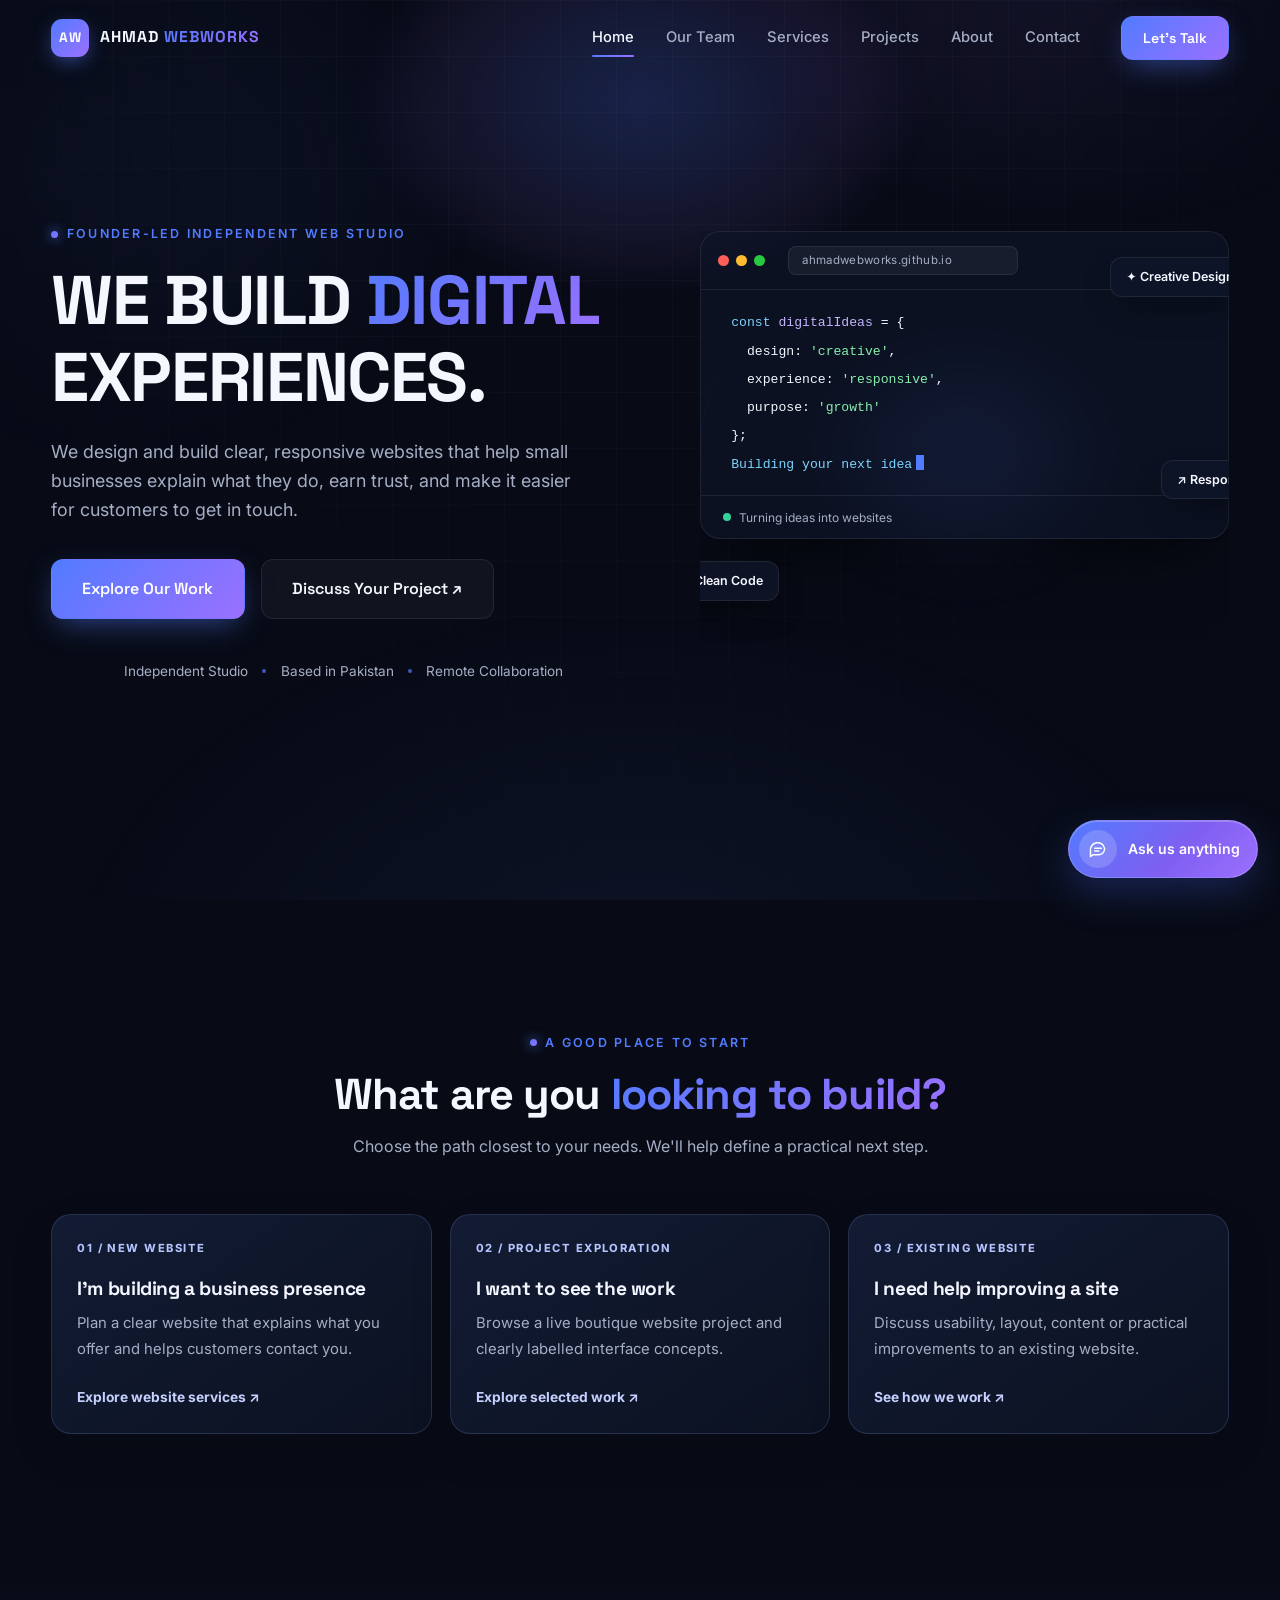
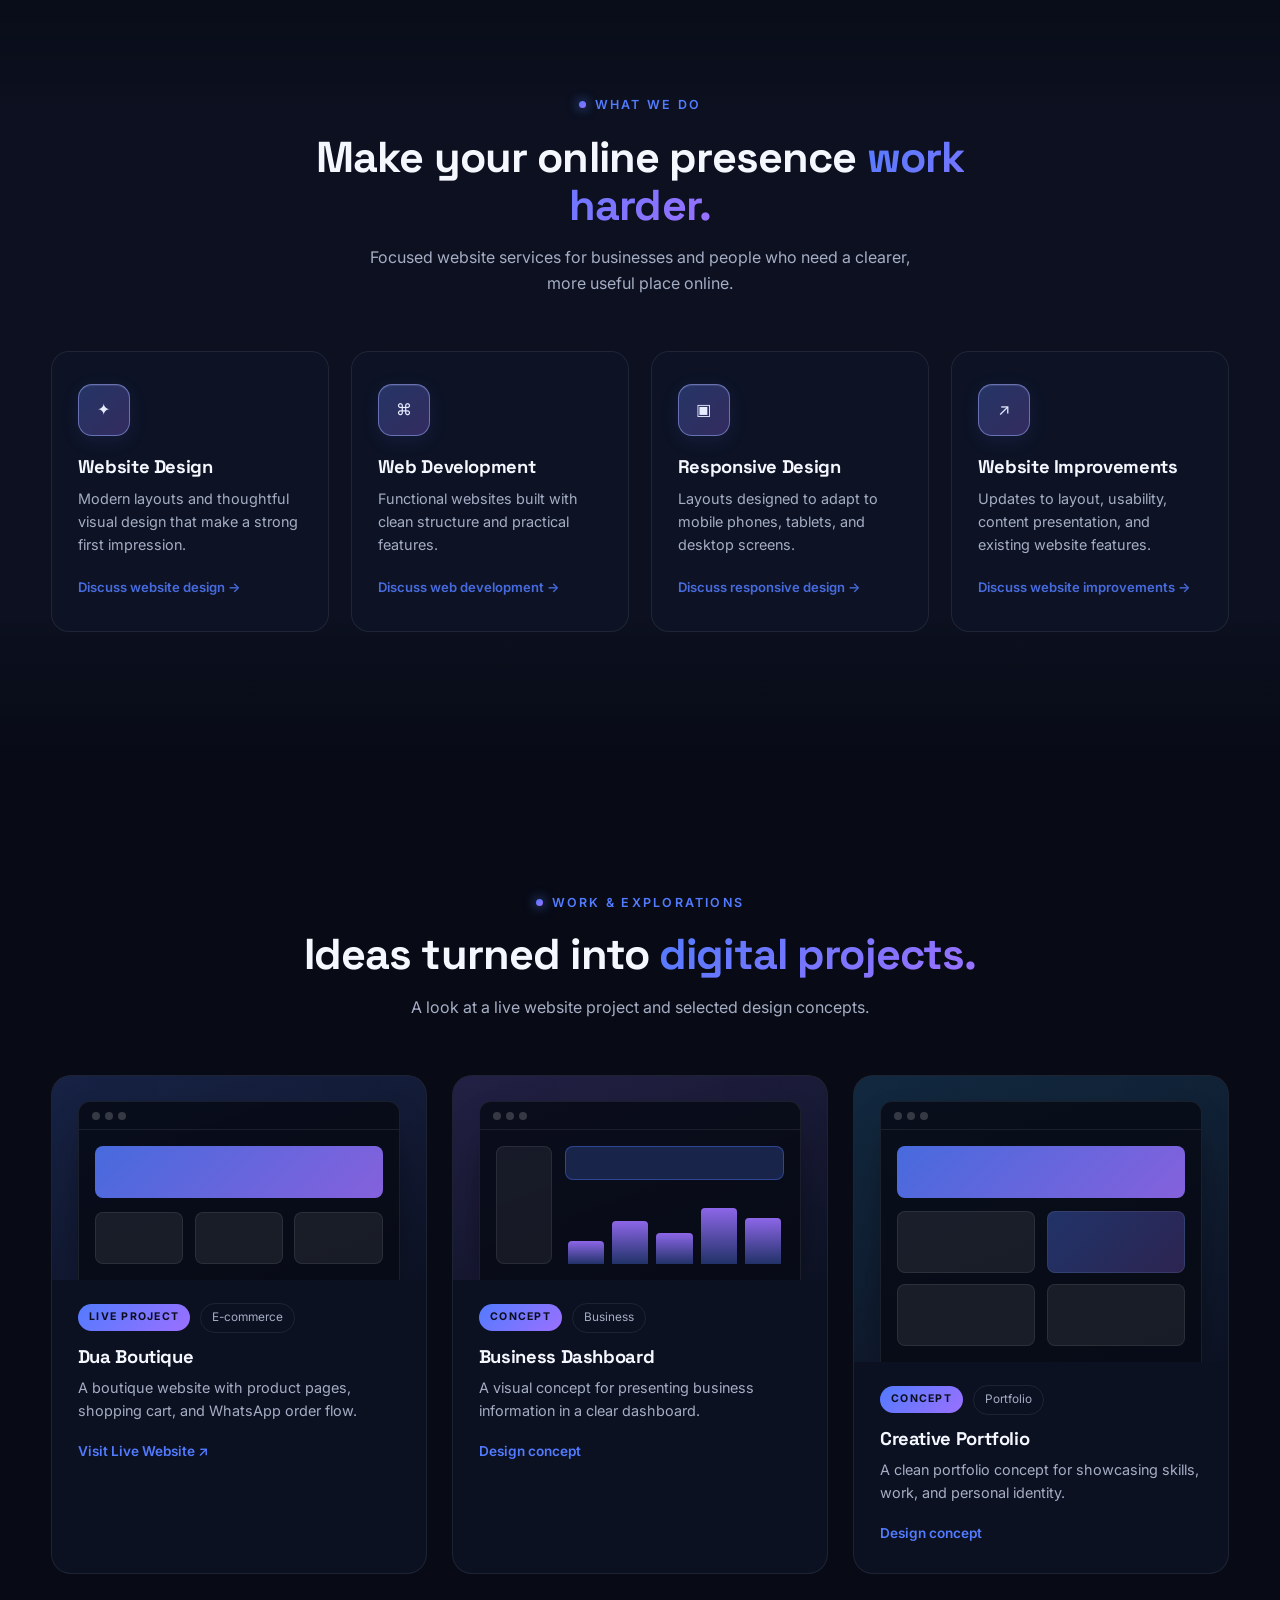
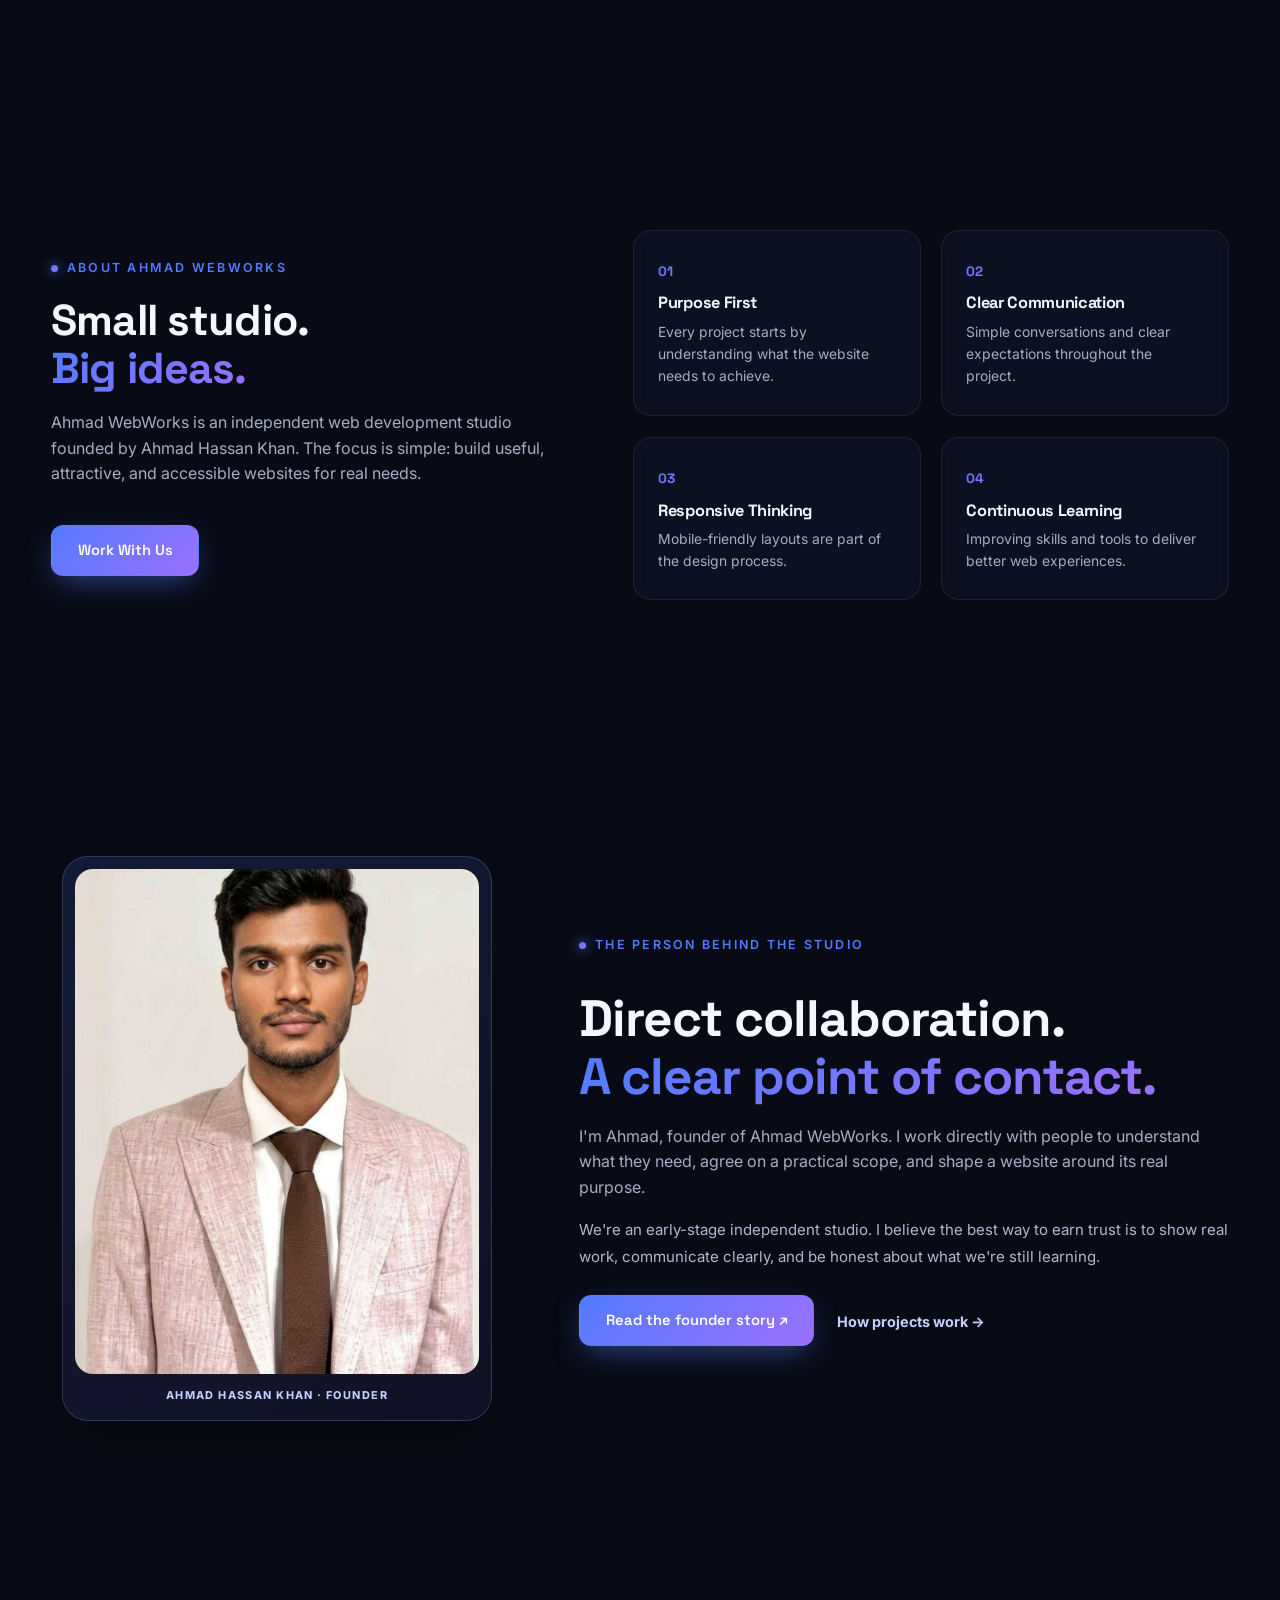
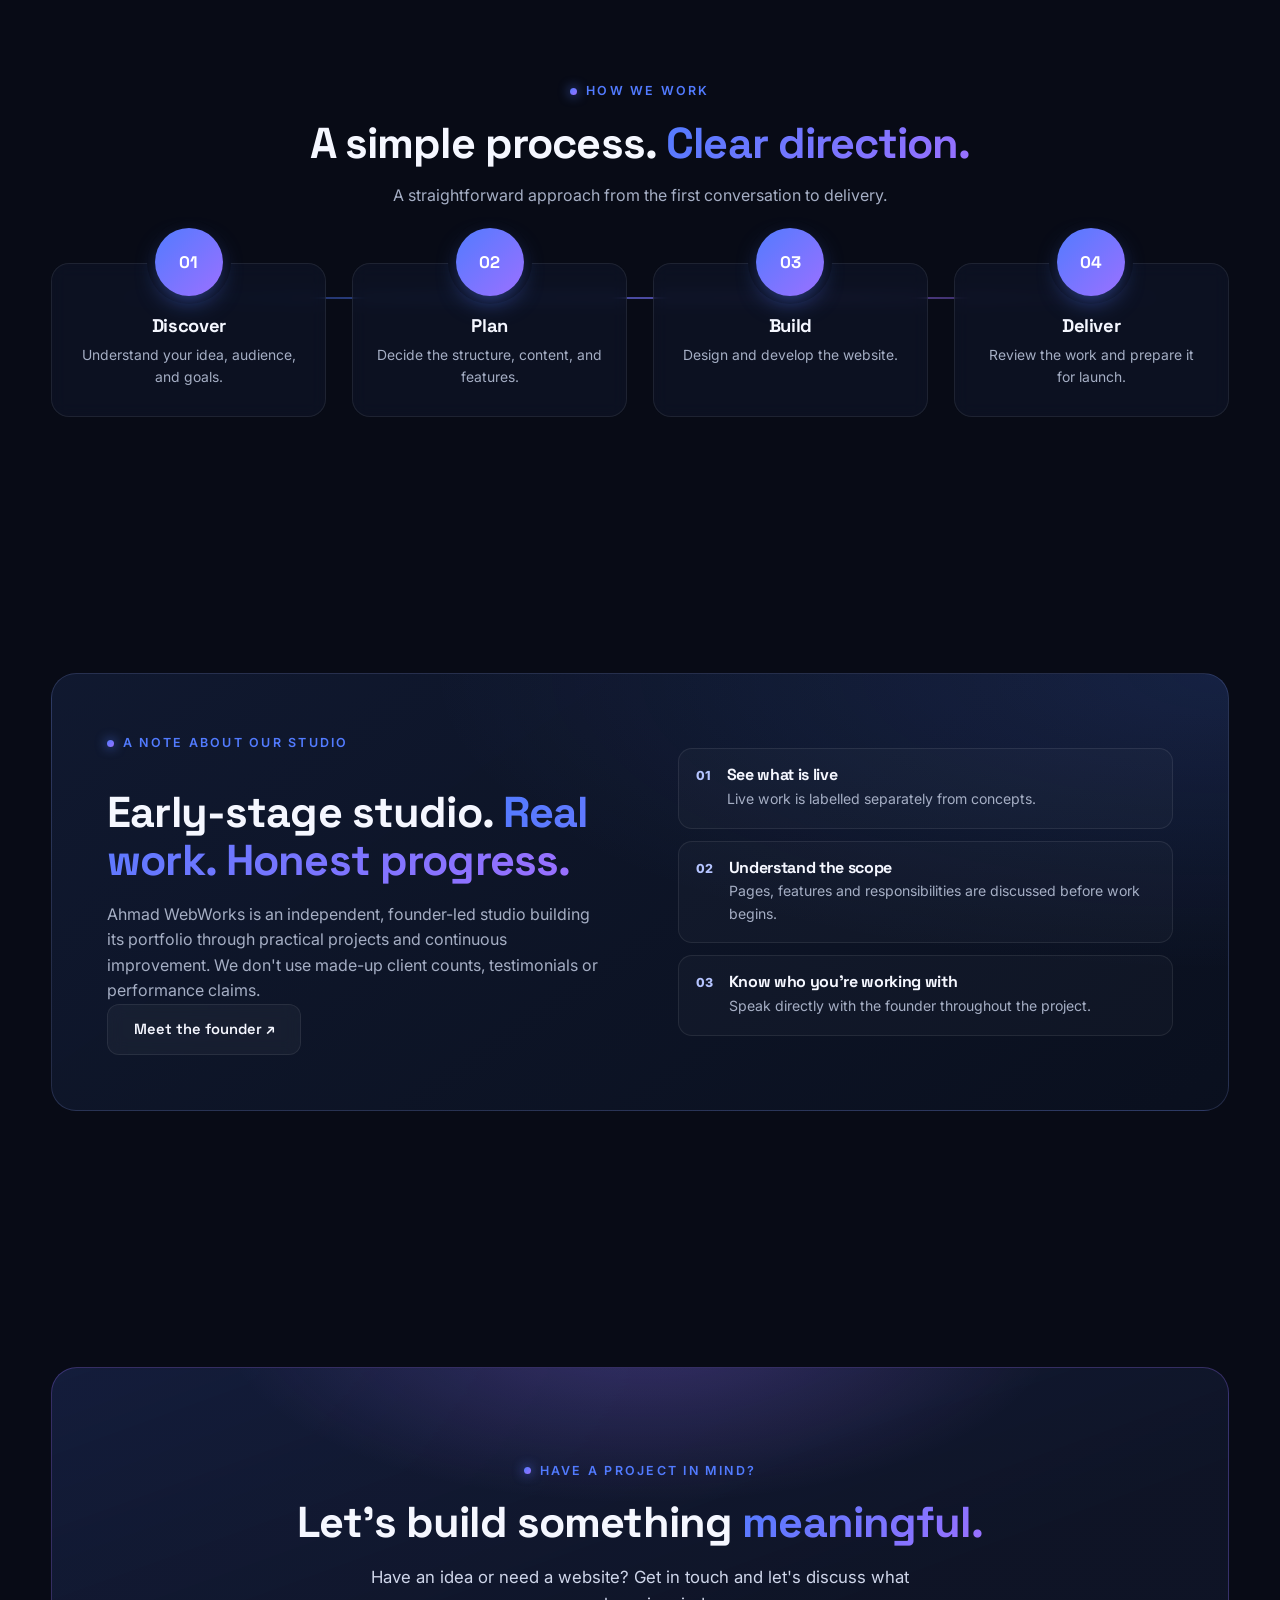
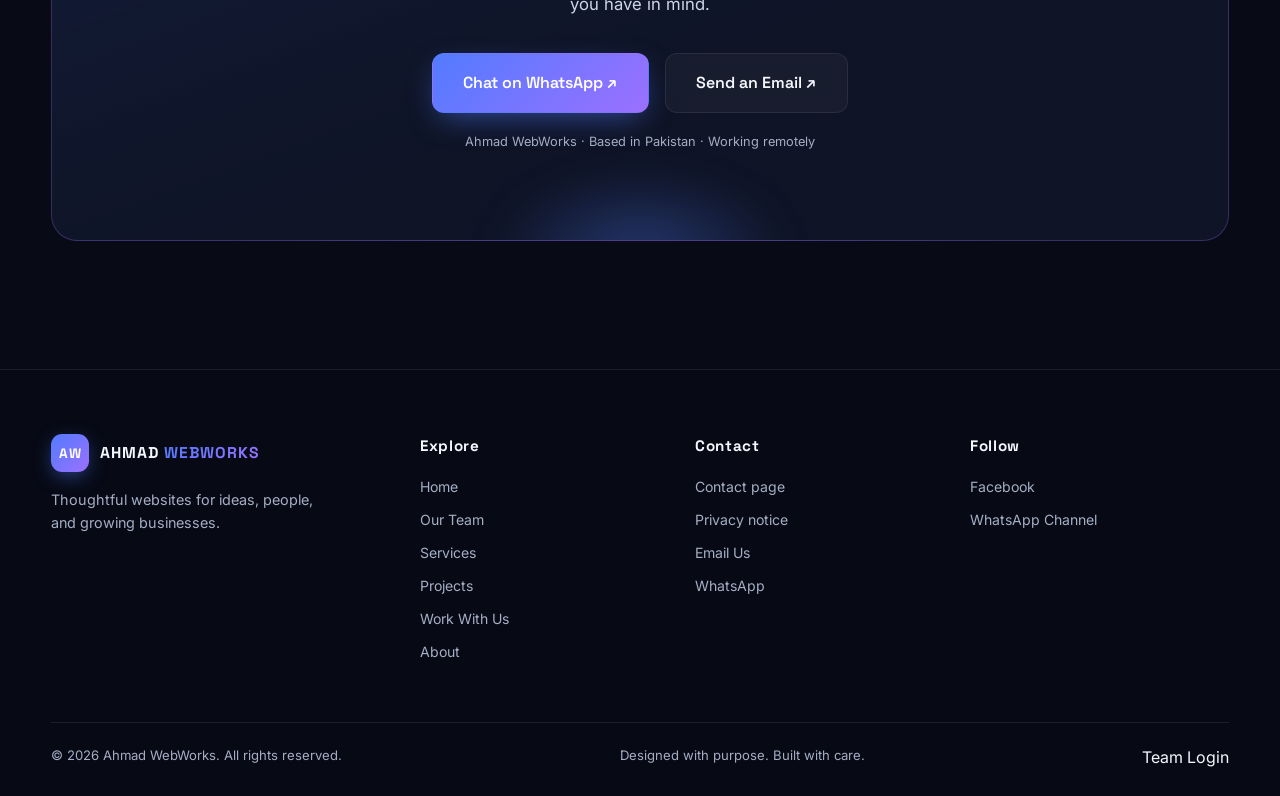
==== commit b5db14e2: "Add discreet Team Login footer link" ====
--- a/index.html
+++ b/index.html
@@ -30,6 +30,7 @@
   <meta name="twitter:card" content="summary">
   <meta name="twitter:title" content="Ahmad WebWorks | Websites That Work for Your Business">
   <meta name="twitter:description" content="Ahmad WebWorks is an independent web studio in Pakistan creating thoughtful, responsive websites for small businesses and individuals.">
+  <link rel="stylesheet" href="css/assistant-widget.css?v=20261125-step1">
 </head>
   
 <body class="home-page">
@@ -378,9 +379,11 @@
     <div class="footer-bottom">
       <p>© <span id="year"></span> Ahmad WebWorks. All rights reserved.</p>
       <p>Designed with purpose. Built with care.</p>
+      <a class="footer-team-login" href="portal.html">Team Login</a>
     </div>
   </div>
 </footer>
 
+  <script src="js/assistant-widget.js?v=20261125-step1" defer></script>
 </body>
 </html>
--- a/css/style.css
+++ b/css/style.css
@@ -480,7 +480,7 @@
   .code-area{padding:1rem .75rem;font-size:clamp(.6rem,2.5vw,.76rem)}
   .float-chip{max-width:calc(100% - 16px);white-space:nowrap}
   .chip-a{top:2%;right:8px}
-  .chip-b{bottom:10%;left:8px}
+  .chip-b{bottom:15%;left:8px}
   .chip-c{top:55%;right:8px}
 }
 
--- a/css/assistant-widget.css
+++ b/css/assistant-widget.css
@@ -0,0 +1,65 @@
+/* Ahmad WebWorks — floating assistant interface (Step 1)
+   UI only: conversation services are intentionally not connected yet. */
+:root{--aw-chat-bg:#0b1020;--aw-chat-panel:#10182b;--aw-chat-line:rgba(255,255,255,.10);--aw-chat-text:#f5f7ff;--aw-chat-muted:#a5aec4;--aw-chat-blue:#527bff;--aw-chat-purple:#9b70ff}
+.aw-assistant,.aw-assistant *{box-sizing:border-box}
+.aw-assistant{position:fixed;right:22px;bottom:22px;z-index:9998;font-family:Inter,system-ui,sans-serif;color:var(--aw-chat-text)}
+.aw-chat-launcher{display:inline-flex;align-items:center;gap:11px;min-height:58px;padding:9px 17px 9px 10px;border:1px solid rgba(255,255,255,.18);border-radius:999px;color:#fff;cursor:pointer;background:linear-gradient(135deg,#527bff,#805ff0 58%,#9b70ff);box-shadow:0 14px 38px rgba(50,75,180,.38),inset 0 1px 0 rgba(255,255,255,.22);font:600 14px/1 Inter,system-ui,sans-serif;transition:transform .2s ease,box-shadow .2s ease}
+.aw-chat-launcher:hover{transform:translateY(-3px);box-shadow:0 18px 44px rgba(50,75,180,.48)}
+.aw-chat-launcher:focus-visible,.aw-chat-close:focus-visible,.aw-chat-send:focus-visible,.aw-chat-chip:focus-visible,.aw-chat-input:focus-visible{outline:3px solid #b9c8ff;outline-offset:3px}
+.aw-chat-launcher-icon{display:grid;place-items:center;width:38px;height:38px;border-radius:50%;background:rgba(255,255,255,.17)}
+.aw-chat-launcher-icon svg{width:20px;height:20px}
+.aw-chat-launcher-label{white-space:nowrap}
+.aw-chat-window{position:absolute;right:0;bottom:72px;display:flex;flex-direction:column;width:min(390px,calc(100vw - 28px));height:min(590px,calc(100dvh - 116px));min-height:420px;overflow:hidden;border:1px solid rgba(174,190,255,.2);border-radius:22px;background:var(--aw-chat-bg);box-shadow:0 28px 90px rgba(0,0,0,.55),0 0 45px rgba(82,123,255,.12);opacity:0;visibility:hidden;transform:translateY(12px) scale(.985);transform-origin:bottom right;transition:opacity .22s ease,transform .22s ease,visibility .22s}
+.aw-assistant.is-open .aw-chat-window{opacity:1;visibility:visible;transform:translateY(0) scale(1)}
+.aw-chat-header{display:flex;align-items:center;gap:12px;padding:17px 17px 15px;background:linear-gradient(120deg,rgba(82,123,255,.18),rgba(155,112,255,.13));border-bottom:1px solid var(--aw-chat-line)}
+.aw-chat-avatar{display:grid;place-items:center;flex:0 0 42px;width:42px;height:42px;border-radius:14px;background:linear-gradient(135deg,#527bff,#9b70ff);color:white;font:700 13px/1 Inter,sans-serif;box-shadow:0 7px 20px rgba(82,123,255,.25)}
+.aw-chat-heading{min-width:0;flex:1}
+.aw-chat-heading strong{display:block;color:var(--aw-chat-text);font:650 14px/1.35 Inter,sans-serif}
+.aw-chat-status{display:flex;align-items:center;gap:6px;margin-top:4px;color:#bdc7df;font:11px/1.3 Inter,sans-serif}
+.aw-chat-status-dot{width:6px;height:6px;border-radius:50%;background:#8b9bb9}
+.aw-chat-close{display:grid;place-items:center;width:34px;height:34px;border:1px solid var(--aw-chat-line);border-radius:10px;color:#dce4ff;background:rgba(255,255,255,.05);cursor:pointer;font-size:21px;line-height:1}
+.aw-chat-close:hover{background:rgba(255,255,255,.11)}
+.aw-chat-messages{flex:1;overflow-y:auto;padding:20px 16px 14px;scroll-behavior:smooth}
+.aw-chat-date{margin:0 0 15px;color:#77839e;text-align:center;font:10px/1.4 Inter,sans-serif;letter-spacing:.12em;text-transform:uppercase}
+.aw-chat-message{max-width:88%;margin:0 0 13px;padding:12px 13px;border:1px solid var(--aw-chat-line);border-radius:5px 15px 15px 15px;color:#e6ebf8;background:#151f35;font:13px/1.6 Inter,sans-serif;overflow-wrap:anywhere}
+.aw-chat-message.is-user{margin-left:auto;border-color:rgba(112,139,255,.28);border-radius:15px 5px 15px 15px;background:linear-gradient(135deg,rgba(82,123,255,.24),rgba(155,112,255,.19))}
+.aw-chat-message p{margin:0;color:inherit;font:inherit}
+.aw-chat-message a{color:#a9bdff;text-decoration:underline;text-underline-offset:3px}
+.aw-chat-chips{display:flex;flex-wrap:wrap;gap:7px;margin:13px 0 2px}
+.aw-chat-chip{padding:8px 10px;border:1px solid rgba(133,157,255,.28);border-radius:999px;color:#cbd6ff;background:rgba(82,123,255,.08);cursor:pointer;font:11px/1.35 Inter,sans-serif;text-align:left}
+.aw-chat-chip:hover{background:rgba(82,123,255,.17);border-color:rgba(133,157,255,.48)}
+.aw-chat-notice{margin:0 16px 10px;padding:9px 11px;border:1px solid rgba(255,255,255,.07);border-radius:10px;color:#8f9bb4;background:rgba(255,255,255,.025);font:10px/1.5 Inter,sans-serif}
+.aw-chat-form{display:flex;align-items:flex-end;gap:8px;padding:12px;border-top:1px solid var(--aw-chat-line);background:#0e1526}
+.aw-chat-input{flex:1;min-width:0;min-height:43px;max-height:100px;resize:none;padding:12px 13px;border:1px solid rgba(255,255,255,.11);border-radius:13px;outline:none;color:#f5f7ff;background:#151f35;font:13px/1.4 Inter,sans-serif}
+.aw-chat-input::placeholder{color:#7f8ba5}
+.aw-chat-send{display:grid;place-items:center;flex:0 0 43px;width:43px;height:43px;border:0;border-radius:13px;color:white;background:linear-gradient(135deg,#527bff,#9b70ff);cursor:pointer}
+.aw-chat-send:hover{filter:brightness(1.1)}
+.aw-chat-send svg{width:18px;height:18px}
+.aw-chat-powered{padding:0 12px 10px;color:#64718d;background:#0e1526;text-align:center;font:9px/1.3 Inter,sans-serif;letter-spacing:.04em}
+@media(max-width:520px){.aw-assistant{right:12px;bottom:12px}.aw-chat-launcher{min-height:54px;padding-right:14px}.aw-chat-window{position:fixed;right:10px;bottom:76px;width:calc(100vw - 20px);height:min(650px,calc(100dvh - 94px));min-height:360px;border-radius:19px}}
+@media(prefers-reduced-motion:reduce){.aw-chat-window,.aw-chat-launcher,.aw-chat-messages{transition:none;scroll-behavior:auto}}
+/* Step 4 — project inquiry form inside the assistant */
+.aw-chat-message.aw-lead-card{max-width:100%;padding:14px;background:#121c31}
+.aw-lead-form{display:grid;gap:10px}
+.aw-lead-title{display:block;margin-bottom:2px;color:#f5f7ff;font:650 14px/1.4 Inter,system-ui,sans-serif}
+.aw-lead-form label{display:grid;gap:5px;color:#cbd5eb;font:11px/1.4 Inter,system-ui,sans-serif}
+.aw-lead-form input:not([type=checkbox]),.aw-lead-form textarea,.aw-lead-form select{width:100%;min-width:0;padding:9px 10px;border:1px solid rgba(255,255,255,.13);border-radius:9px;outline:none;color:#f5f7ff;background:#0d1629;font:12px/1.45 Inter,system-ui,sans-serif}
+.aw-lead-form input::placeholder,.aw-lead-form textarea::placeholder{color:#77849e}
+.aw-lead-form input:focus,.aw-lead-form textarea:focus,.aw-lead-form select:focus{border-color:#819aff;box-shadow:0 0 0 2px rgba(82,123,255,.15)}
+.aw-lead-form textarea{resize:vertical}
+.aw-lead-form select option{color:#f5f7ff;background:#0d1629}
+.aw-lead-form .aw-lead-consent{display:flex;align-items:flex-start;gap:8px;font-size:10px}
+.aw-lead-form .aw-lead-consent input{flex:0 0 auto;margin:2px 0 0;accent-color:#718cff}
+.aw-lead-submit{padding:11px 13px;border:0;border-radius:10px;color:#fff;background:linear-gradient(135deg,#527bff,#9b70ff);cursor:pointer;font:650 12px/1.3 Inter,system-ui,sans-serif}
+.aw-lead-submit:disabled{opacity:.65;cursor:wait}
+.aw-lead-help{margin:0;color:#96a2bb;font:10px/1.45 Inter,system-ui,sans-serif}
+.aw-chat-send:disabled{opacity:.6;cursor:wait}
+
+/* Assistant action links — clear, accessible conversion CTAs */
+.aw-chat-message a.aw-chat-action{display:inline-flex;align-items:center;justify-content:center;margin:8px 7px 2px 0;padding:9px 13px;border:1px solid rgba(133,157,255,.38);border-radius:10px;color:#f7f8ff;background:linear-gradient(135deg,rgba(82,123,255,.22),rgba(155,112,255,.16));font:650 11px/1.3 Inter,system-ui,sans-serif;text-decoration:none;transition:background .2s ease,border-color .2s ease,transform .2s ease}
+.aw-chat-message a.aw-chat-action:hover{border-color:rgba(157,177,255,.7);background:linear-gradient(135deg,rgba(82,123,255,.34),rgba(155,112,255,.25));transform:translateY(-1px)}
+.aw-chat-message a.aw-chat-action:focus-visible{outline:2px solid #a9bdff;outline-offset:3px}
+
+.aw-lead-contact-group{min-width:0;margin:0;padding:0;border:0}
+.aw-lead-contact-group legend{margin:0 0 7px;padding:0;font:600 12px/1.4 inherit;color:inherit}
+.aw-lead-contact-group legend span{font-weight:400;opacity:.72}
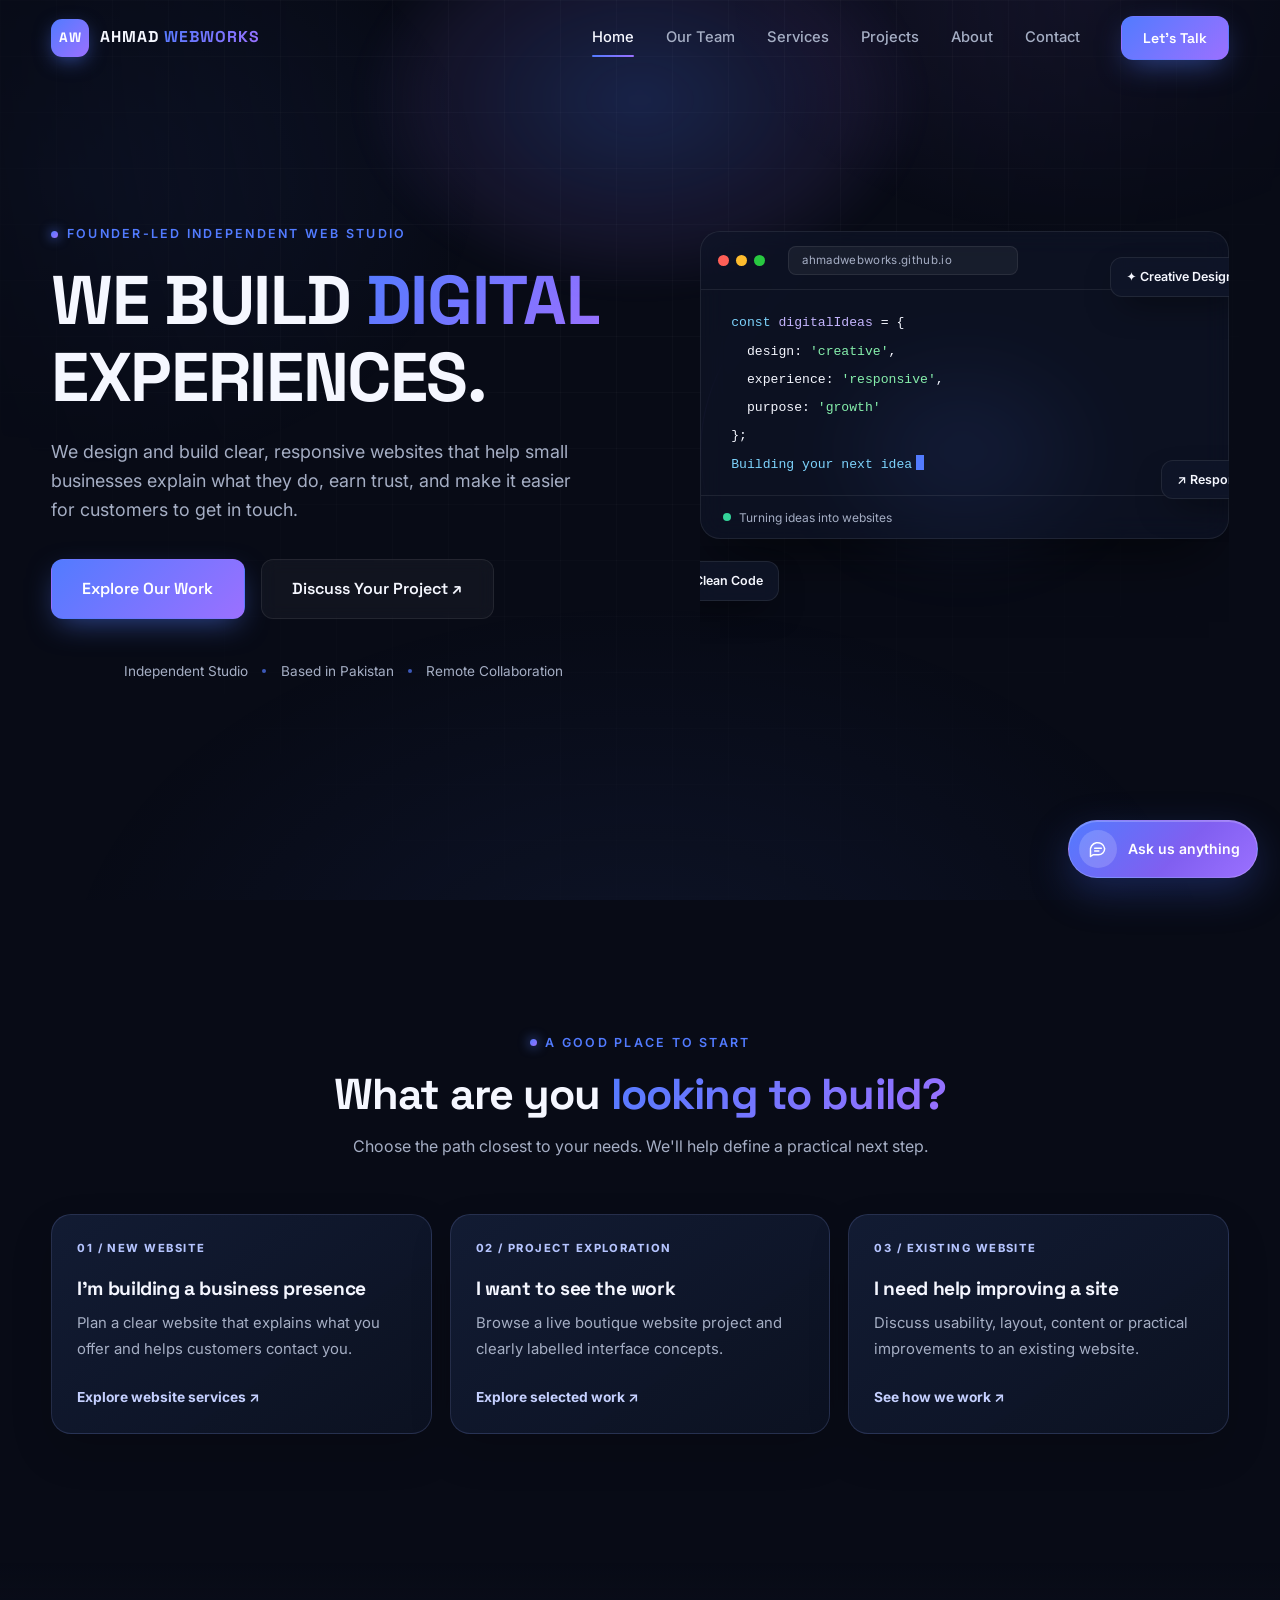
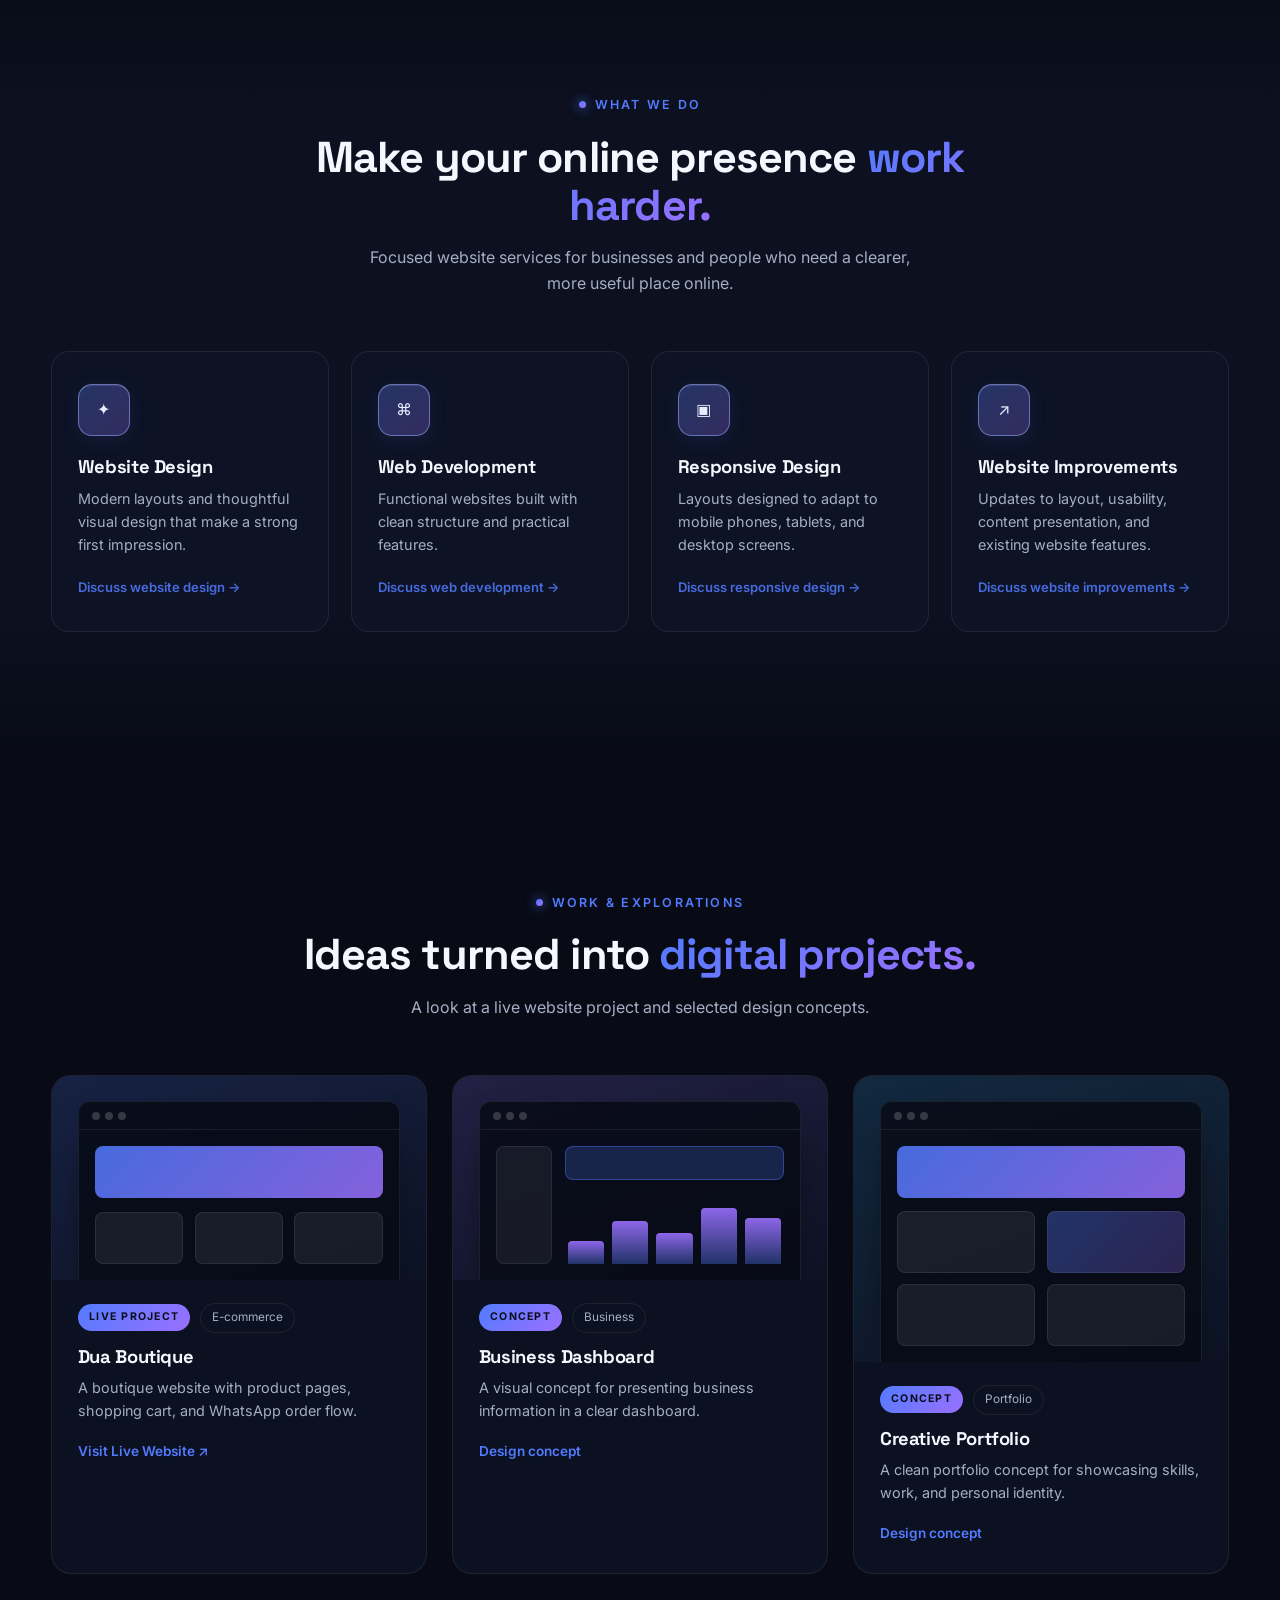
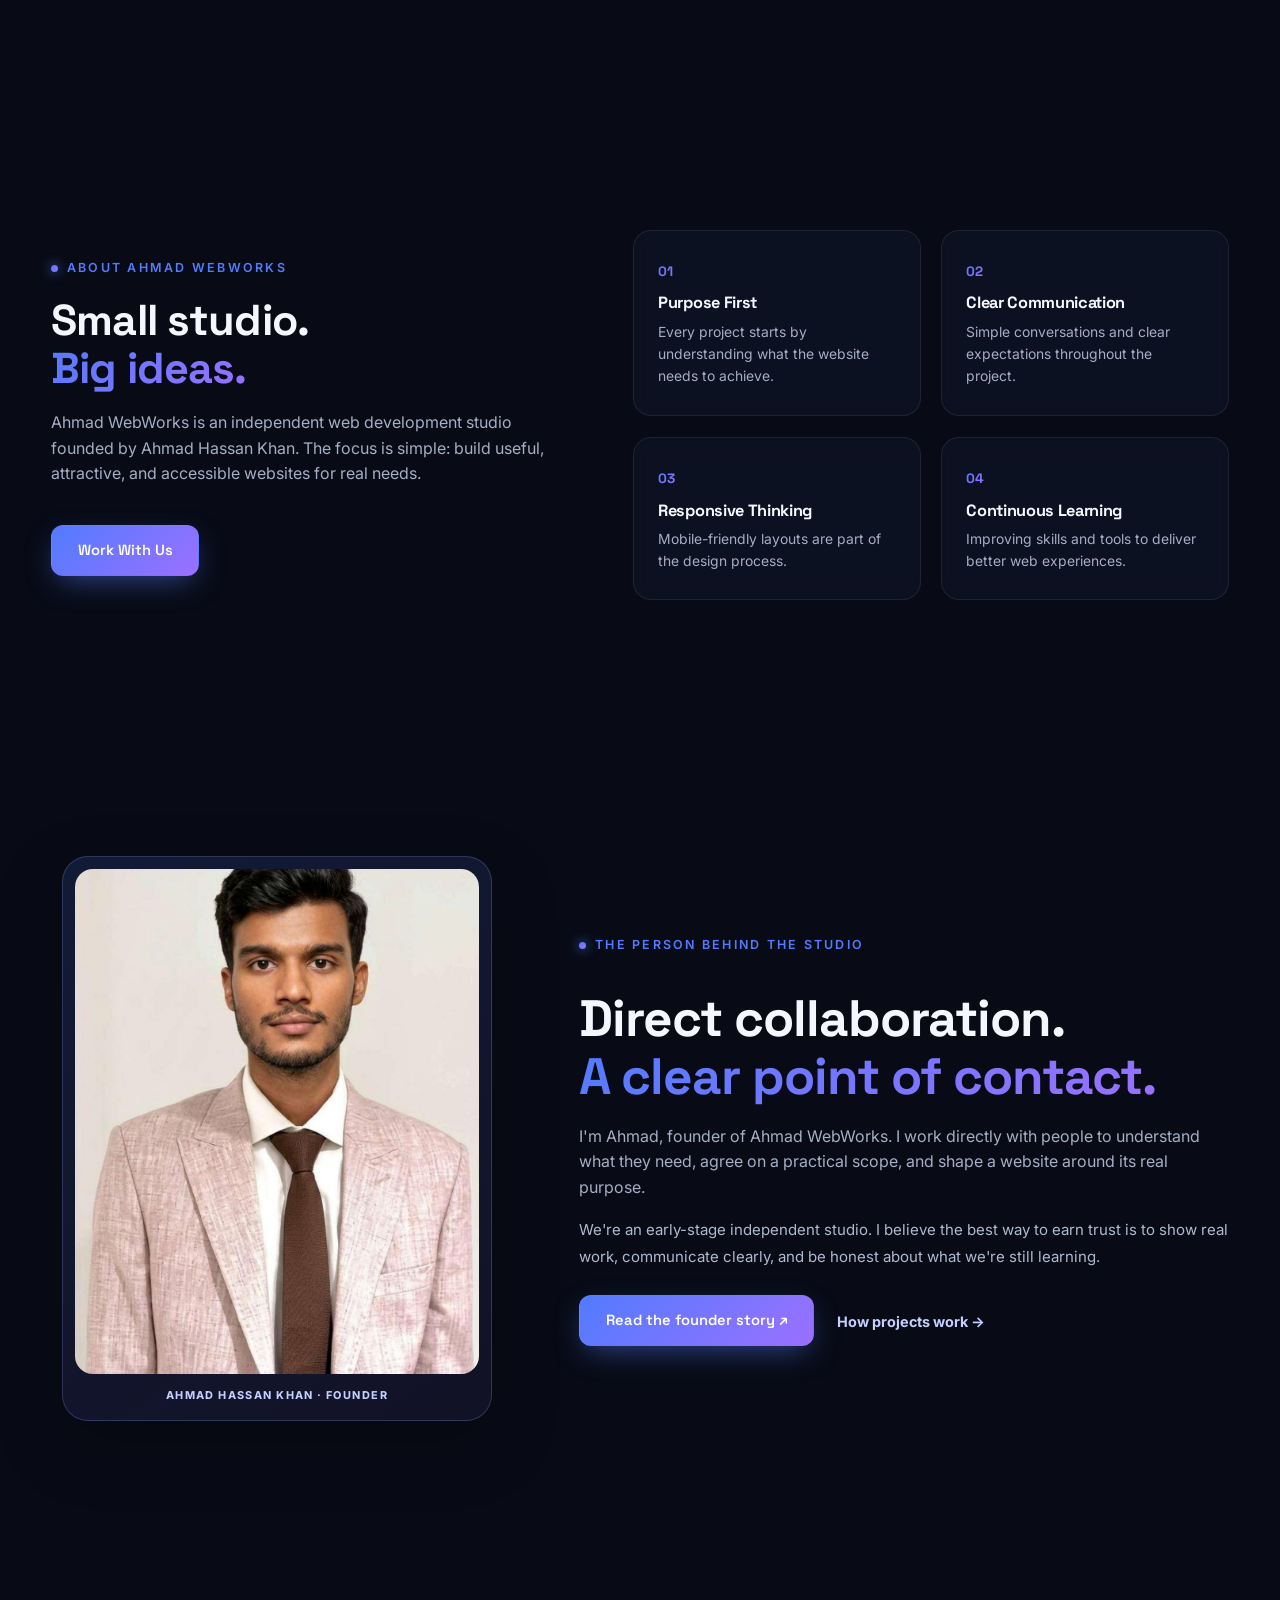
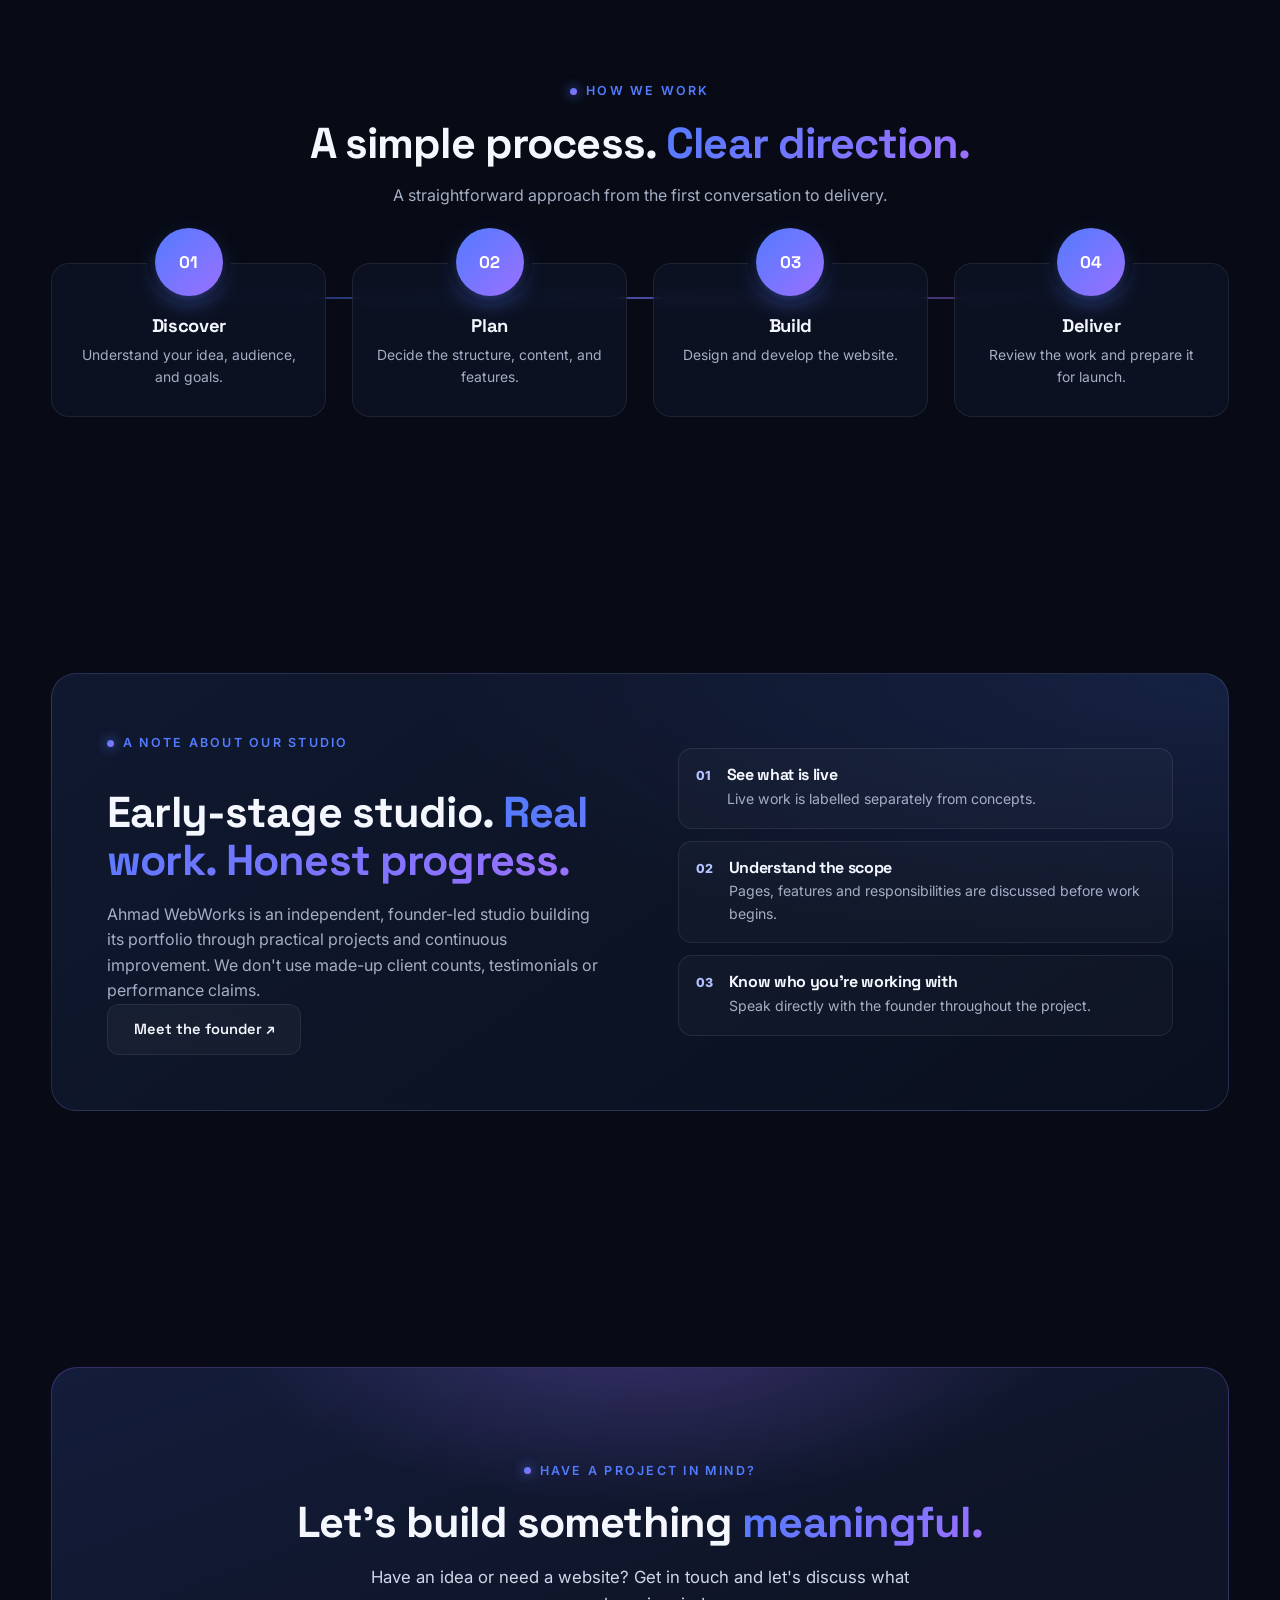
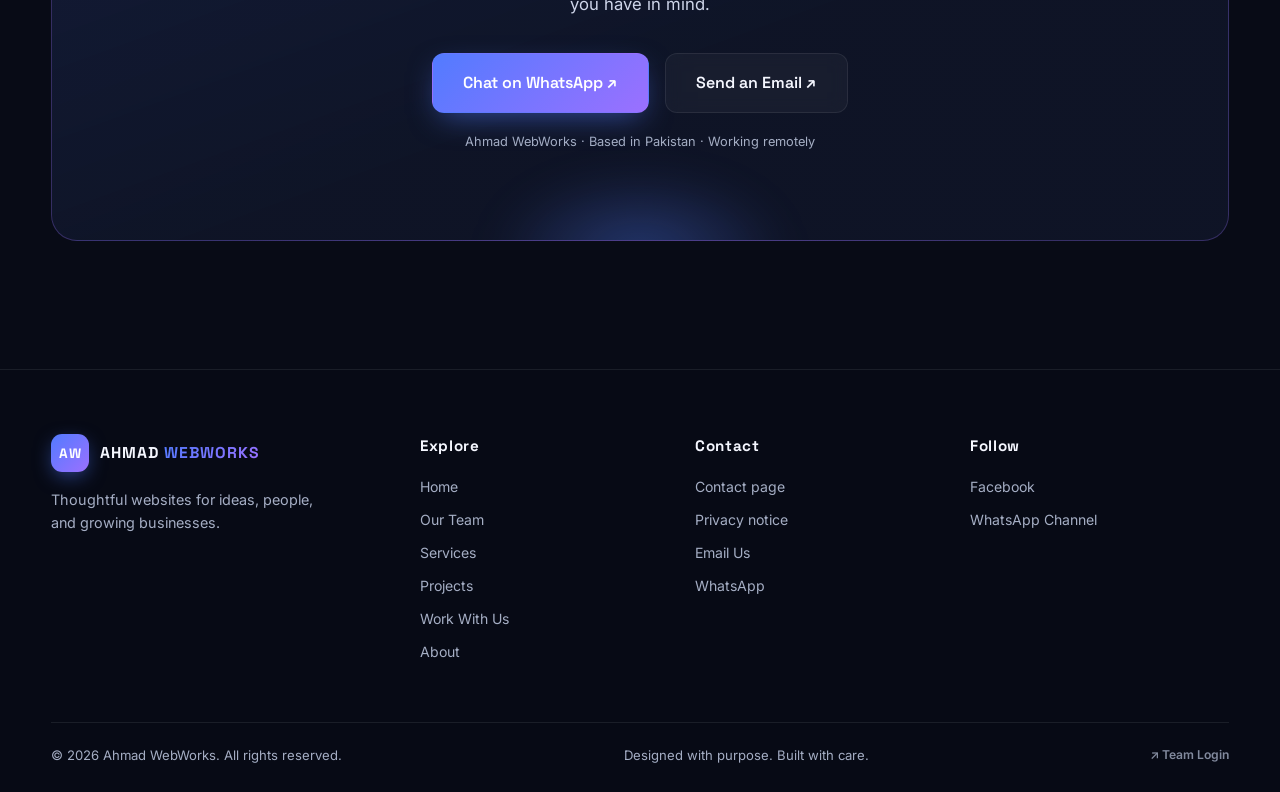
==== commit fd3ff296: "Make homepage Team Login footer link easier to spot" ====
--- a/index.html
+++ b/index.html
@@ -379,7 +379,7 @@
     <div class="footer-bottom">
       <p>© <span id="year"></span> Ahmad WebWorks. All rights reserved.</p>
       <p>Designed with purpose. Built with care.</p>
-      <a class="footer-team-login" href="portal.html">Team Login</a>
+      <a class="footer-team-login" href="portal.html" aria-label="Team members: open the private Team Portal"><span aria-hidden="true">↗</span> Team Login</a>
     </div>
   </div>
 </footer>
--- a/css/style.css
+++ b/css/style.css
@@ -896,3 +896,8 @@
 .case-study-columns li{margin:.35rem 0}
 .case-study-columns .btn{margin-top:14px}
 @media(max-width:650px){.case-study-columns{grid-template-columns:1fr}.case-study-feature{padding:20px;border-radius:18px}}
+
+
+/* DISCREET INTERNAL TEAM PORTAL FOOTER LINK */
+.footer-team-login{display:inline-block;color:var(--muted,#9aa7c4);font-size:.76rem;font-weight:600;text-decoration:none;opacity:.78;transition:color .2s ease,opacity .2s ease}
+.footer-team-login:hover,.footer-team-login:focus-visible{color:#c5d0ff;opacity:1;text-decoration:underline;text-underline-offset:4px}
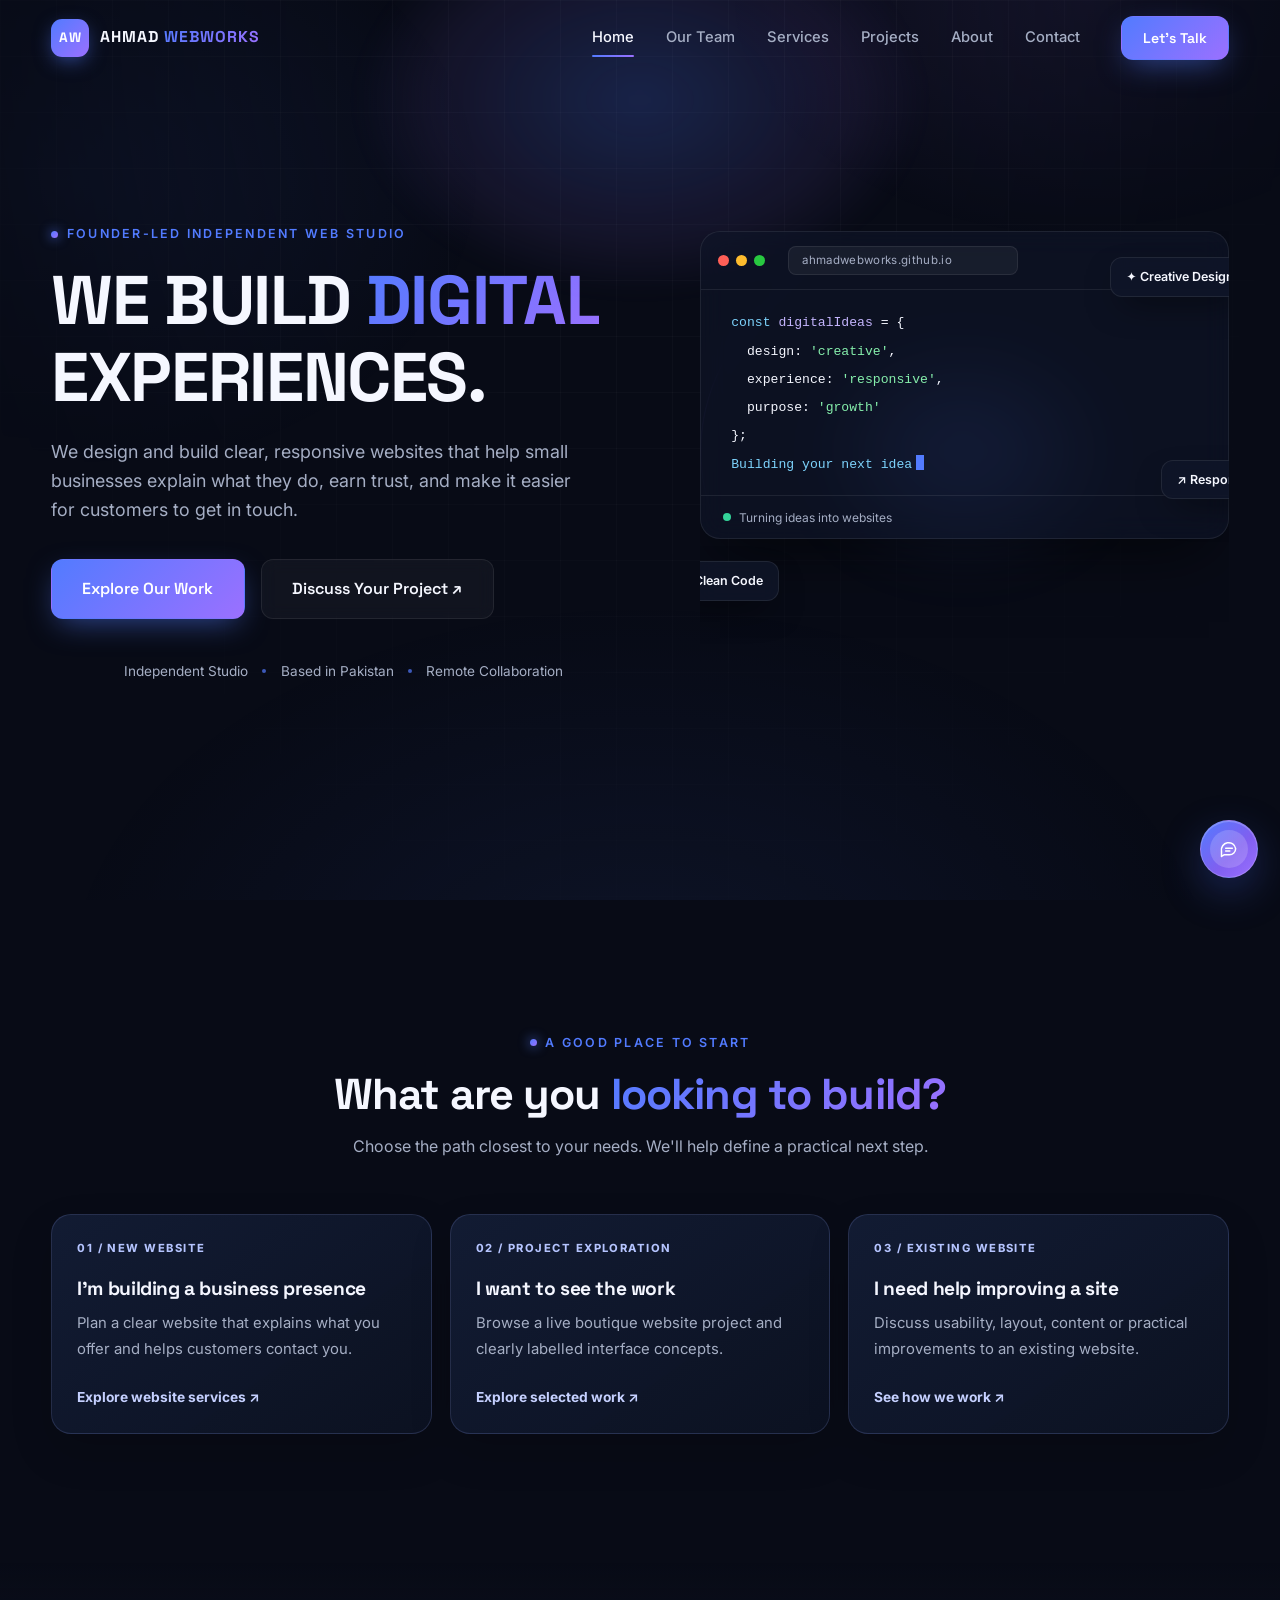
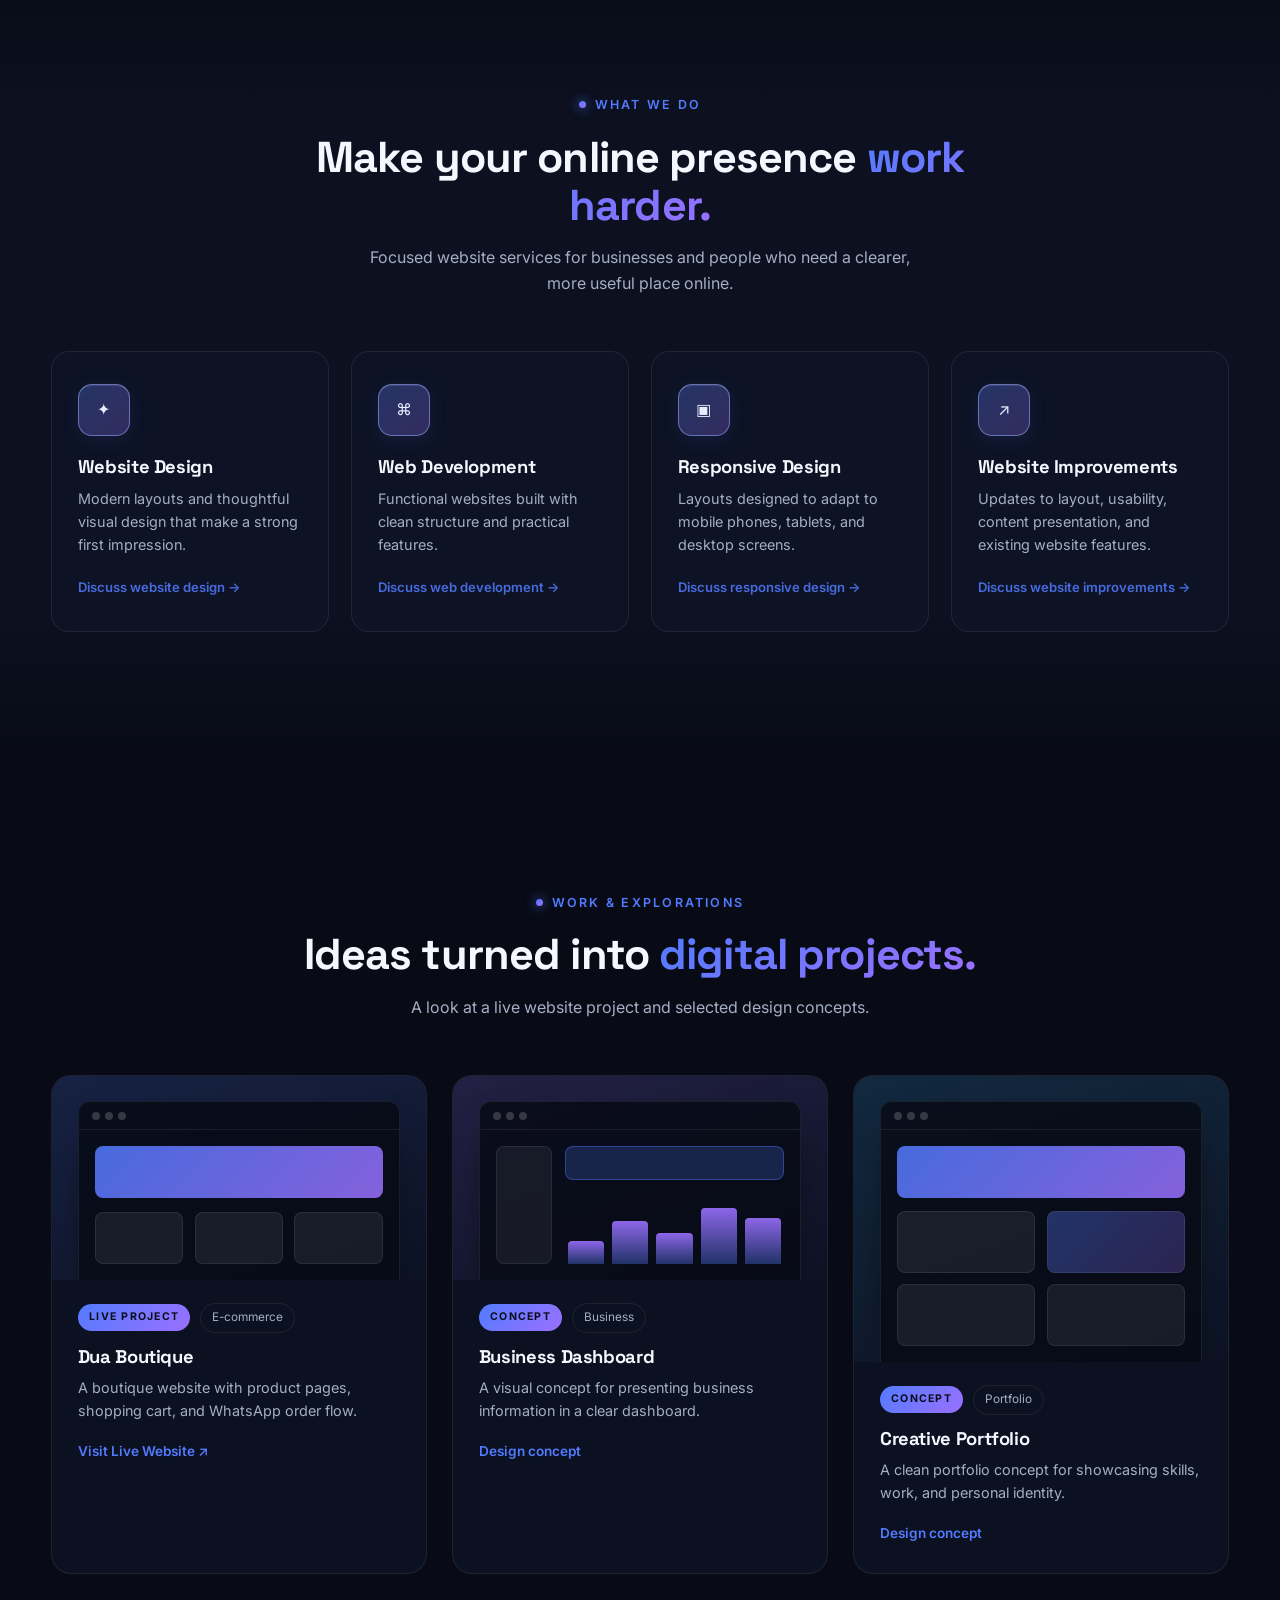
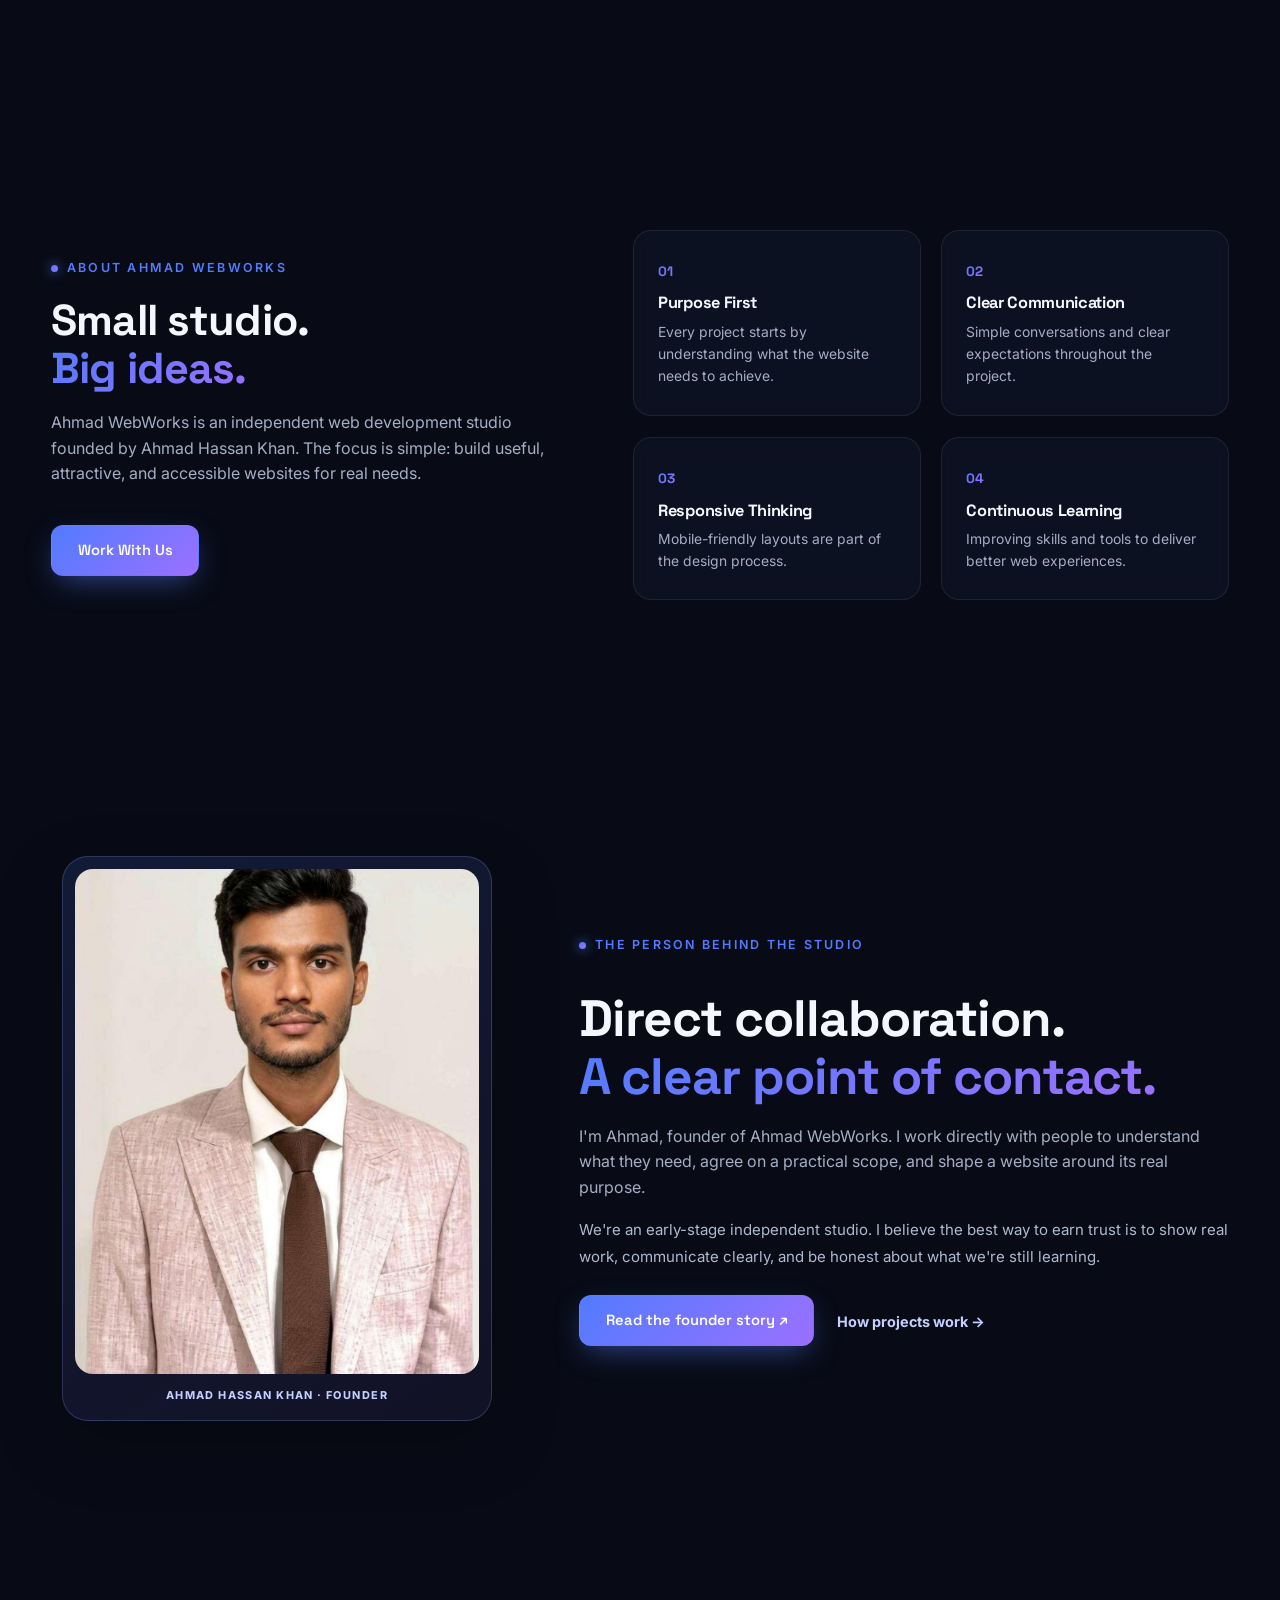
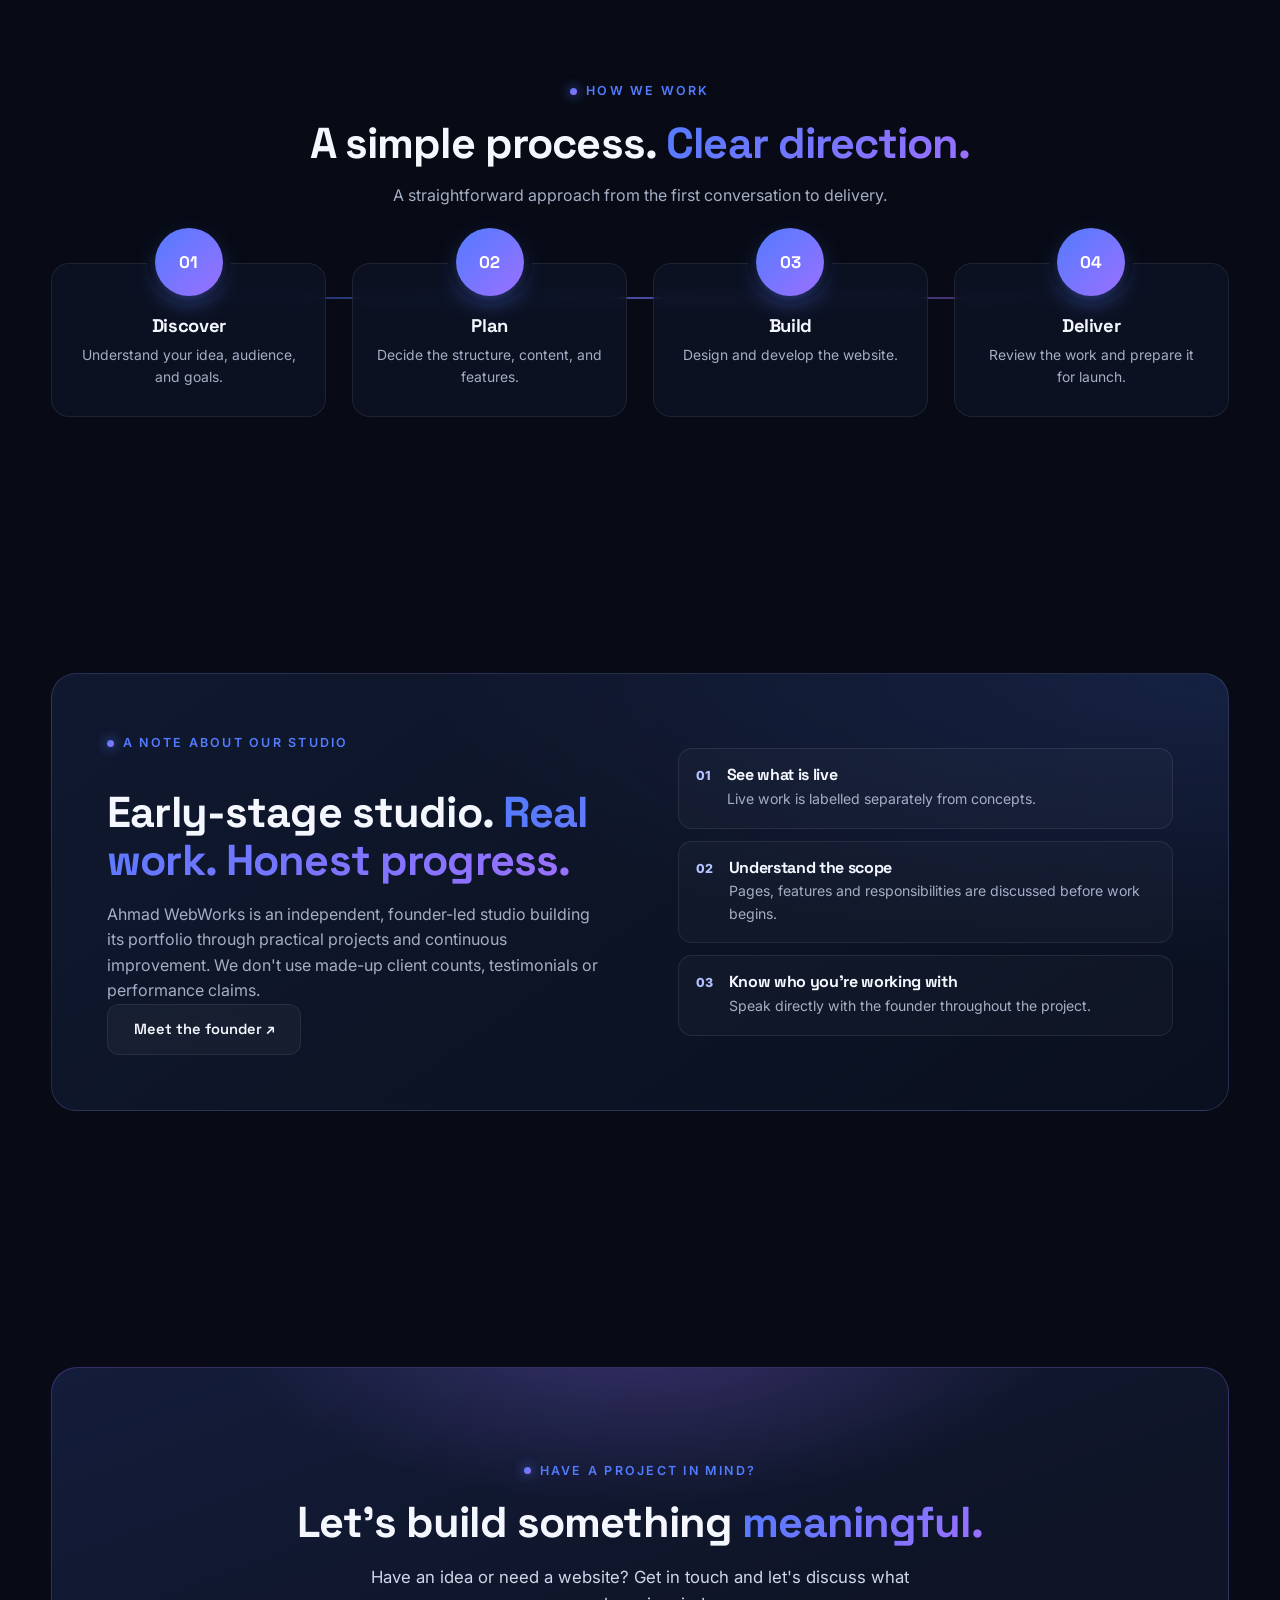
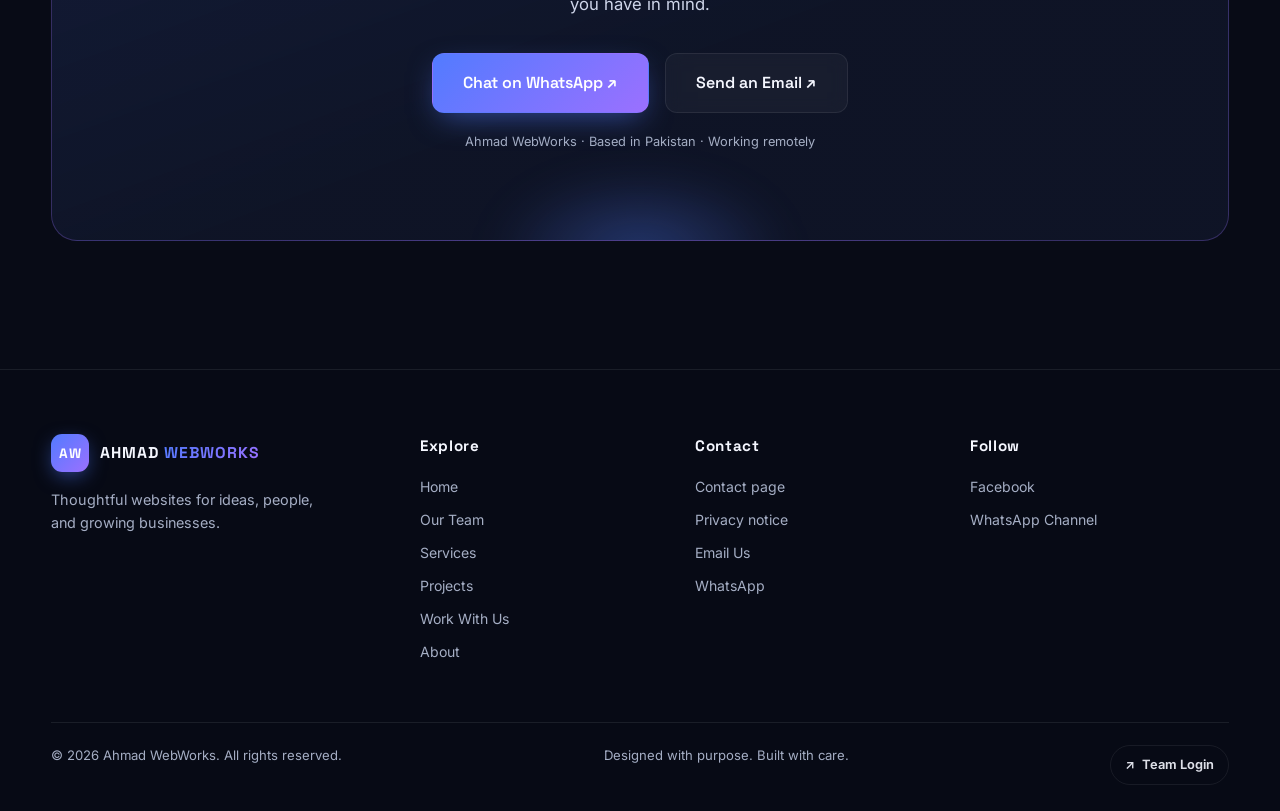
==== commit c7efa3e8: "Refresh homepage assistant script cache" ====
--- a/index.html
+++ b/index.html
@@ -384,6 +384,6 @@
   </div>
 </footer>
 
-  <script src="js/assistant-widget.js?v=20261125-step1" defer></script>
+  <script src="js/assistant-widget.js?v=20261126-reset" defer></script>
 </body>
 </html>
--- a/css/style.css
+++ b/css/style.css
@@ -898,6 +898,6 @@
 @media(max-width:650px){.case-study-columns{grid-template-columns:1fr}.case-study-feature{padding:20px;border-radius:18px}}
 
 
-/* DISCREET INTERNAL TEAM PORTAL FOOTER LINK */
-.footer-team-login{display:inline-block;color:var(--muted,#9aa7c4);font-size:.76rem;font-weight:600;text-decoration:none;opacity:.78;transition:color .2s ease,opacity .2s ease}
-.footer-team-login:hover,.footer-team-login:focus-visible{color:#c5d0ff;opacity:1;text-decoration:underline;text-underline-offset:4px}
+/* INTERNAL TEAM PORTAL FOOTER LINK */
+.footer-team-login{display:inline-flex;align-items:center;gap:.45rem;padding:.55rem .85rem;border:1px solid var(--border);border-radius:999px;color:var(--text);font-size:.8rem;font-weight:650;text-decoration:none;opacity:.9;transition:background .2s ease,border-color .2s ease,opacity .2s ease}
+.footer-team-login:hover,.footer-team-login:focus-visible{background:var(--surface,rgba(255,255,255,.06));border-color:var(--muted);opacity:1;text-decoration:none;outline-offset:3px}
--- a/css/assistant-widget.css
+++ b/css/assistant-widget.css
@@ -2,13 +2,16 @@
    UI only: conversation services are intentionally not connected yet. */
 :root{--aw-chat-bg:#0b1020;--aw-chat-panel:#10182b;--aw-chat-line:rgba(255,255,255,.10);--aw-chat-text:#f5f7ff;--aw-chat-muted:#a5aec4;--aw-chat-blue:#527bff;--aw-chat-purple:#9b70ff}
 .aw-assistant,.aw-assistant *{box-sizing:border-box}
-.aw-assistant{position:fixed;right:22px;bottom:22px;z-index:9998;font-family:Inter,system-ui,sans-serif;color:var(--aw-chat-text)}
-.aw-chat-launcher{display:inline-flex;align-items:center;gap:11px;min-height:58px;padding:9px 17px 9px 10px;border:1px solid rgba(255,255,255,.18);border-radius:999px;color:#fff;cursor:pointer;background:linear-gradient(135deg,#527bff,#805ff0 58%,#9b70ff);box-shadow:0 14px 38px rgba(50,75,180,.38),inset 0 1px 0 rgba(255,255,255,.22);font:600 14px/1 Inter,system-ui,sans-serif;transition:transform .2s ease,box-shadow .2s ease}
+.aw-assistant{position:fixed;right:22px;bottom:22px;z-index:9998;font-family:Inter,system-ui,sans-serif;color:var(--aw-chat-text);touch-action:pan-x pan-y}
+.aw-chat-launcher{display:inline-flex;align-items:center;justify-content:center;gap:11px;width:58px;min-width:58px;min-height:58px;padding:9px;touch-action:none;user-select:none;-webkit-user-select:none;border:1px solid rgba(255,255,255,.18);border-radius:999px;color:#fff;cursor:pointer;background:linear-gradient(135deg,#527bff,#805ff0 58%,#9b70ff);box-shadow:0 14px 38px rgba(50,75,180,.38),inset 0 1px 0 rgba(255,255,255,.22);font:600 14px/1 Inter,system-ui,sans-serif;transition:transform .2s ease,box-shadow .2s ease}
 .aw-chat-launcher:hover{transform:translateY(-3px);box-shadow:0 18px 44px rgba(50,75,180,.48)}
 .aw-chat-launcher:focus-visible,.aw-chat-close:focus-visible,.aw-chat-send:focus-visible,.aw-chat-chip:focus-visible,.aw-chat-input:focus-visible{outline:3px solid #b9c8ff;outline-offset:3px}
 .aw-chat-launcher-icon{display:grid;place-items:center;width:38px;height:38px;border-radius:50%;background:rgba(255,255,255,.17)}
 .aw-chat-launcher-icon svg{width:20px;height:20px}
-.aw-chat-launcher-label{white-space:nowrap}
+.aw-chat-launcher-label{display:none;white-space:nowrap}
+.aw-assistant.is-open .aw-chat-launcher{width:auto;padding:9px 17px 9px 10px;justify-content:flex-start}
+.aw-assistant.is-open .aw-chat-launcher-label{display:inline}
+.aw-assistant:not(.is-open) .aw-chat-launcher-icon{width:38px;height:38px}
 .aw-chat-window{position:absolute;right:0;bottom:72px;display:flex;flex-direction:column;width:min(390px,calc(100vw - 28px));height:min(590px,calc(100dvh - 116px));min-height:420px;overflow:hidden;border:1px solid rgba(174,190,255,.2);border-radius:22px;background:var(--aw-chat-bg);box-shadow:0 28px 90px rgba(0,0,0,.55),0 0 45px rgba(82,123,255,.12);opacity:0;visibility:hidden;transform:translateY(12px) scale(.985);transform-origin:bottom right;transition:opacity .22s ease,transform .22s ease,visibility .22s}
 .aw-assistant.is-open .aw-chat-window{opacity:1;visibility:visible;transform:translateY(0) scale(1)}
 .aw-chat-header{display:flex;align-items:center;gap:12px;padding:17px 17px 15px;background:linear-gradient(120deg,rgba(82,123,255,.18),rgba(155,112,255,.13));border-bottom:1px solid var(--aw-chat-line)}
@@ -36,7 +39,7 @@
 .aw-chat-send:hover{filter:brightness(1.1)}
 .aw-chat-send svg{width:18px;height:18px}
 .aw-chat-powered{padding:0 12px 10px;color:#64718d;background:#0e1526;text-align:center;font:9px/1.3 Inter,sans-serif;letter-spacing:.04em}
-@media(max-width:520px){.aw-assistant{right:12px;bottom:12px}.aw-chat-launcher{min-height:54px;padding-right:14px}.aw-chat-window{position:fixed;right:10px;bottom:76px;width:calc(100vw - 20px);height:min(650px,calc(100dvh - 94px));min-height:360px;border-radius:19px}}
+@media(max-width:520px){.aw-assistant{right:12px;bottom:12px}.aw-chat-launcher{width:54px;min-width:54px;min-height:54px;padding:8px}.aw-assistant.is-open .aw-chat-launcher{width:auto;padding:8px 14px 8px 8px}.aw-chat-window{position:fixed;right:10px;bottom:76px;width:calc(100vw - 20px);height:min(650px,calc(100dvh - 94px));min-height:360px;border-radius:19px}.aw-assistant.is-left-edge .aw-chat-window{left:10px;right:auto}.aw-assistant.is-near-top .aw-chat-window{top:76px;bottom:auto}}
 @media(prefers-reduced-motion:reduce){.aw-chat-window,.aw-chat-launcher,.aw-chat-messages{transition:none;scroll-behavior:auto}}
 /* Step 4 — project inquiry form inside the assistant */
 .aw-chat-message.aw-lead-card{max-width:100%;padding:14px;background:#121c31}
@@ -63,3 +66,16 @@
 .aw-lead-contact-group{min-width:0;margin:0;padding:0;border:0}
 .aw-lead-contact-group legend{margin:0 0 7px;padding:0;font:600 12px/1.4 inherit;color:inherit}
 .aw-lead-contact-group legend span{font-weight:400;opacity:.72}
+
+
+/* Movable launcher: compact by default, expanded while the chat is open. */
+.aw-assistant.is-left-edge .aw-chat-window{left:0;right:auto}
+.aw-assistant.is-near-top .aw-chat-window{top:72px;bottom:auto}
+.aw-chat-launcher{cursor:grab}
+.aw-chat-launcher:active{cursor:grabbing}
+.aw-chat-launcher-label{pointer-events:none}
+
+@media(max-width:520px){
+  .aw-assistant.is-left-edge .aw-chat-window{left:10px;right:auto}
+  .aw-assistant.is-near-top .aw-chat-window{top:76px;bottom:auto}
+}
